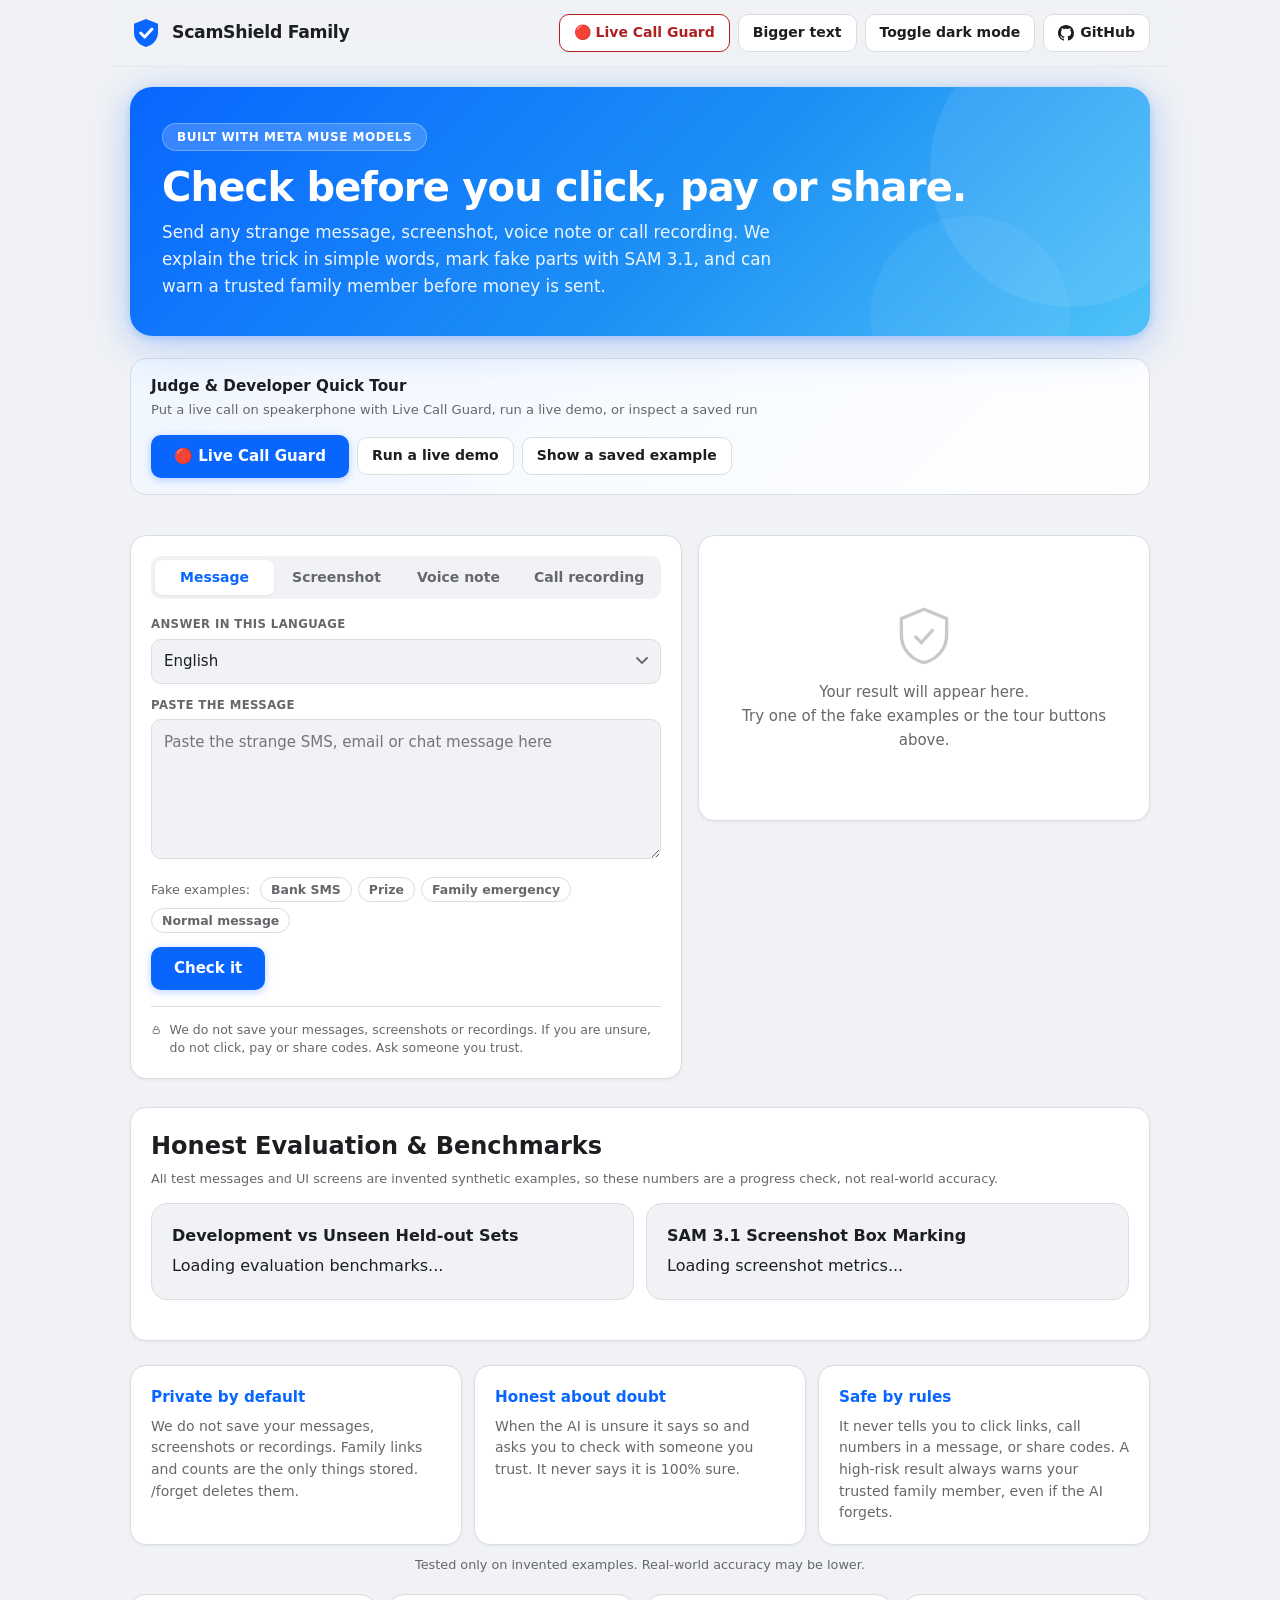
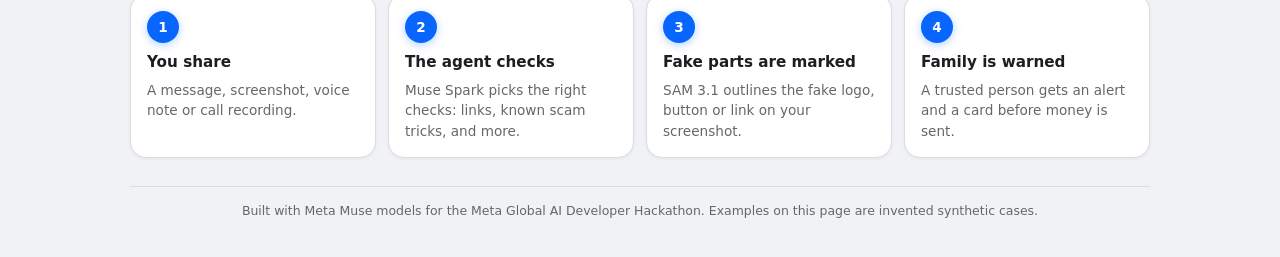
==== static/index.html @ d42b4e58 "Add core app: agent, screenshot marking, voice, Live Call Guard, Telegram bot, web pages" ====
<!doctype html>
<html lang="en">
<head>
<meta charset="utf-8">
<meta name="viewport" content="width=device-width, initial-scale=1">
<title>ScamShield Family: check before you click, pay or share</title>
<meta name="description" content="AI scam bodyguard for families, built with Meta Muse Spark, SAM 3.1, Muse Voice Transcribe and Muse Image.">
<meta property="og:title" content="ScamShield Family: AI Scam Bodyguard">
<meta property="og:description" content="Check before you click, pay or share. Built with Meta Muse models for the Meta Global AI Developer Hackathon.">
<meta property="og:type" content="website">
<link rel="icon" href="data:image/svg+xml,<svg xmlns='http://www.w3.org/2000/svg' viewBox='0 0 48 48'><path d='M24 3 6 10v13c0 11 7.7 19.5 18 22 10.3-2.5 18-11 18-22V10L24 3z' fill='%230866ff'/><path d='M16 24l6 6 11-12' fill='none' stroke='%23ffffff' stroke-width='4.5' stroke-linecap='round' stroke-linejoin='round'/></svg>">
<style>
/* Bootstrap: core variables only. Full design in meta-theme.css */
:root{
  --bg:#f0f2f5;--card:#ffffff;--ink:#1c1e21;--muted:#65676b;--line:#dadde1;
  --brand:#0866ff;--brand-ink:#ffffff;--soft:#e7f0ff;--soft2:#f0f6ff;
  --low:#1e7e34;--low-bg:#d4edda;--low-bdr:#b8dfc3;
  --med:#856404;--med-bg:#fff3cd;--med-bdr:#ffe494;
  --high:#b02020;--high-bg:#f8d7da;--high-bdr:#f1aeb5;
  --sam:#16a34a;--rough:#dc2626;--shadow:0 2px 8px rgba(0,0,0,.08);
  --fs:16px;
}
@media (prefers-color-scheme:dark){
  :root{
    --bg:#18191a;--card:#242526;--ink:#e4e6eb;--muted:#8a8d91;--line:#3e4042;
    --brand:#4599ff;--brand-ink:#ffffff;--soft:#1a2e4a;--soft2:#152238;
    --low:#56c870;--low-bg:#0e2e18;--low-bdr:#1a4a28;
    --med:#f5c400;--med-bg:#2d2200;--med-bdr:#4a3800;
    --high:#ff6b72;--high-bg:#2e0c0e;--high-bdr:#5a1520;
    --shadow:0 2px 8px rgba(0,0,0,.4);
  }
}
body.dark{
  --bg:#18191a;--card:#242526;--ink:#e4e6eb;--muted:#8a8d91;--line:#3e4042;
  --brand:#4599ff;--brand-ink:#ffffff;--soft:#1a2e4a;--soft2:#152238;
  --low:#56c870;--low-bg:#0e2e18;--low-bdr:#1a4a28;
  --med:#f5c400;--med-bg:#2d2200;--med-bdr:#4a3800;
  --high:#ff6b72;--high-bg:#2e0c0e;--high-bdr:#5a1520;
  --shadow:0 2px 8px rgba(0,0,0,.4);
}
body.light{
  --bg:#f0f2f5;--card:#ffffff;--ink:#1c1e21;--muted:#65676b;--line:#dadde1;
  --brand:#0866ff;--brand-ink:#ffffff;--soft:#e7f0ff;--soft2:#f0f6ff;
  --low:#1e7e34;--low-bg:#d4edda;--low-bdr:#b8dfc3;
  --med:#856404;--med-bg:#fff3cd;--med-bdr:#ffe494;
  --high:#b02020;--high-bg:#f8d7da;--high-bdr:#f1aeb5;
  --shadow:0 2px 8px rgba(0,0,0,.08);
}
*{box-sizing:border-box}
html{font-size:var(--fs)}
html.big,body.big,:root:has(body.big){--fs:20px;font-size:20px}
body{margin:0;background:var(--bg);color:var(--ink);font-size:var(--fs);
  font-family:'Inter',system-ui,-apple-system,'Segoe UI',Roboto,Arial,sans-serif;line-height:1.55;
  -webkit-font-smoothing:antialiased;
  padding-top:env(safe-area-inset-top,0);padding-bottom:env(safe-area-inset-bottom,0)}
</style>
<link rel="stylesheet" href="/static/meta-theme.css"></head>
<body>
<div class="wrap">
  <!-- 1. Top bar -->
  <header class="top">
    <a href="#" class="logo" aria-label="ScamShield Family Home">
      <svg viewBox="0 0 48 48" aria-hidden="true"><path d="M24 3 6 10v13c0 11 7.7 19.5 18 22 10.3-2.5 18-11 18-22V10L24 3z" fill="var(--brand)"/><path d="M16 24l6 6 11-12" fill="none" stroke="var(--brand-ink)" stroke-width="4.5" stroke-linecap="round" stroke-linejoin="round"/></svg>
      ScamShield Family
    </a>
    <div class="toolbar">
      <a class="btn" href="/guard" style="font-weight:700;color:var(--high);border-color:var(--high)">🔴 Live Call Guard</a>
      <button class="btn" id="bigBtn" aria-pressed="false" type="button">Bigger text</button>
      <button class="btn" id="themeBtn" aria-pressed="false" type="button">Toggle dark mode</button>
      <a class="btn" href="https://github.com/Arkeshak/scam-shield-family" target="_blank" rel="noopener noreferrer">
        <svg width="16" height="16" viewBox="0 0 16 16" fill="currentColor" aria-hidden="true"><path d="M8 0C3.58 0 0 3.58 0 8c0 3.54 2.29 6.53 5.47 7.59.4.07.55-.17.55-.38 0-.19-.01-.82-.01-1.49-2.01.37-2.53-.49-2.69-.94-.09-.23-.48-.94-.82-1.13-.28-.15-.68-.52-.01-.53.63-.01 1.08.58 1.23.82.72 1.21 1.87.87 2.33.66.07-.52.28-.87.51-1.07-1.78-.2-3.64-.89-3.64-3.95 0-.87.31-1.59.82-2.15-.08-.2-.36-1.02.08-2.12 0 0 .67-.21 2.2.82.64-.18 1.32-.27 2-.27.68 0 1.36.09 2 .27 1.53-1.04 2.2-.82 2.2-.82.44 1.1.16 1.92.08 2.12.51.56.82 1.27.82 2.15 0 3.07-1.87 3.75-3.65 3.95.29.25.54.73.54 1.48 0 1.07-.01 1.93-.01 2.2 0 .21.15.46.55.38A8.013 8.013 0 0016 8c0-4.42-3.58-8-8-8z"/></svg>
        GitHub
      </a>
    </div>
  </header>

  <!-- 2. Hero band -->
  <section class="hero-band">
    <span class="eyebrow">Built with Meta Muse models</span>
    <h1>Check before you click, pay or share.</h1>
    <p>Send any strange message, screenshot, voice note or call recording. We explain the trick in simple words, mark fake parts with SAM 3.1, and can warn a trusted family member before money is sent.</p>
  </section>

  <!-- 3. Judge tour banner (D4) -->
  <section class="tour" aria-label="Judge tour">
    <div>
      <p>Judge &amp; Developer Quick Tour</p>
      <small>Put a live call on speakerphone with Live Call Guard, run a live demo, or inspect a saved run</small>
    </div>
    <div class="tour-actions">
      <a class="btn primary" href="/guard" style="font-weight:700">🔴 Live Call Guard</a>
      <button class="btn" id="tourLiveBtn" type="button">Run a live demo</button>
      <button class="btn" id="tourSavedBtn" type="button">Show a saved example</button>
    </div>
  </section>

  <!-- 4. Model strip (D3) -->
  <section class="models" id="models" aria-label="Meta models used"></section>

  <!-- 5. Main two-column card -->
  <main class="grid">
    <section class="card" aria-label="Check something">
      <div class="tabs" role="tablist">
        <button class="tab" role="tab" id="t-text" aria-selected="true" data-tab="text" type="button">Message</button>
        <button class="tab" role="tab" id="t-image" aria-selected="false" data-tab="image" type="button">Screenshot</button>
        <button class="tab" role="tab" id="t-voice" aria-selected="false" data-tab="voice" type="button">Voice note</button>
        <button class="tab" role="tab" id="t-call" aria-selected="false" data-tab="call" type="button">Call recording</button>
      </div>

      <label class="small" for="lang">Answer in this language</label>
      <select id="lang">
        <option>English</option><option>Tamil</option><option>Hindi</option><option>Spanish</option><option>Arabic</option><option>Sinhala</option>
      </select>
      <div class="hint" id="langHint"></div>

      <div id="p-text">
        <label class="small" for="txt">Paste the message</label>
        <textarea id="txt" placeholder="Paste the strange SMS, email or chat message here"></textarea>
        <div class="samples" aria-label="Fake examples for testing">
          <span class="hint" style="margin:0 4px 0 0">Fake examples:</span>
          <button type="button" data-sample="bank">Bank SMS</button>
          <button type="button" data-sample="prize">Prize</button>
          <button type="button" data-sample="family">Family emergency</button>
          <button type="button" data-sample="safe">Normal message</button>
        </div>
      </div>

      <div id="p-image" class="hidden">
        <div class="drop" id="dropImage" tabindex="0" role="button" aria-label="Choose a screenshot">
          <strong>Drop a screenshot here</strong><br>or click to choose one
          <input type="file" id="fileImage" accept="image/*" hidden>
        </div>
        <div class="hint" id="nameImage"></div>
      </div>

      <div id="p-voice" class="hidden">
        <div class="row">
          <button class="btn" id="recBtn" type="button"><span class="rec" id="recState"><span class="dot"></span><span id="recText">Record a voice note</span></span></button>
          <span class="hint" style="margin:0">or</span>
          <button class="btn" id="pickVoice" type="button">Choose an audio file</button>
          <input type="file" id="fileVoice" accept="audio/*" hidden>
        </div>
        <audio id="voicePreview" controls class="hidden" style="width:100%;margin-top:10px"></audio>
        <div class="hint" id="nameVoice">Voice works in 25 languages including English, Tamil, Hindi, Spanish and Arabic. Sinhala voice is not supported yet.</div>
      </div>

      <div id="p-call" class="hidden">
        <div class="drop" id="dropCall" tabindex="0" role="button" aria-label="Choose a call recording">
          <strong>Drop a call recording here</strong><br>or click to choose one (up to 10 minutes)
          <input type="file" id="fileCall" accept="audio/*" hidden>
        </div>
        <div class="hint" id="nameCall">We separate the speakers and mark the lines that use pressure tricks. Only use recordings you are allowed to use.</div>
      </div>

      <div class="row"><button class="btn primary" id="go" type="button">Check it</button><span class="hint" id="status" role="status" style="margin:0"></span></div>

      <div class="privacy">
        <svg width="18" height="18" viewBox="0 0 24 24" fill="none" stroke="currentColor" stroke-width="2" aria-hidden="true"><rect x="5" y="11" width="14" height="9" rx="2"/><path d="M8 11V8a4 4 0 0 1 8 0v3"/></svg>
        <span>We do not save your messages, screenshots or recordings. If you are unsure, do not click, pay or share codes. Ask someone you trust.</span>
      </div>
    </section>

    <!-- Result section -->
    <section class="card result" id="result" aria-live="polite" aria-label="Result">
      <div class="empty">
        <svg viewBox="0 0 48 48" fill="none" stroke="currentColor" stroke-width="2.5" aria-hidden="true"><path d="M24 4 7 11v12c0 10.5 7.2 18.7 17 21 9.8-2.3 17-10.5 17-21V11L24 4z"/><path d="M17 24l5 5 9-10"/></svg>
        <p>Your result will appear here.<br>Try one of the fake examples or the tour buttons above.</p>
      </div>
    </section>
  </main>

  <!-- 7. Proof section (D2 & B3) -->
  <section class="card evaluation" id="proofSection" aria-label="Evaluation Proof">
    <h2 style="margin:0 0 4px">Honest Evaluation &amp; Benchmarks</h2>
    <p class="hint" style="margin:0 0 14px">All test messages and UI screens are invented synthetic examples, so these numbers are a progress check, not real-world accuracy.</p>
    
    <div class="proof">
      <div class="card" style="box-shadow:none;border-color:var(--line);background:var(--bg)">
        <h4 style="margin:0 0 6px">Development vs Unseen Held-out Sets</h4>
        <div id="evalTableWrap">Loading evaluation benchmarks...</div>
      </div>
      <div class="card" style="box-shadow:none;border-color:var(--line);background:var(--bg)">
        <h4 style="margin:0 0 6px">SAM 3.1 Screenshot Box Marking</h4>
        <div id="screenEvalWrap">Loading screenshot metrics...</div>
      </div>
    </div>
    <div id="worstCasesWrap"></div>
  </section>

  <!-- 8. Responsible by design panel (D8) -->
  <section class="trust" aria-label="Responsible AI Principles">
    <div class="card">
      <h4 style="color:var(--brand)">Private by default</h4>
      <p>We do not save your messages, screenshots or recordings. Family links and counts are the only things stored. /forget deletes them.</p>
    </div>
    <div class="card">
      <h4 style="color:var(--brand)">Honest about doubt</h4>
      <p>When the AI is unsure it says so and asks you to check with someone you trust. It never says it is 100% sure.</p>
    </div>
    <div class="card">
      <h4 style="color:var(--brand)">Safe by rules</h4>
      <p>It never tells you to click links, call numbers in a message, or share codes. A high-risk result always warns your trusted family member, even if the AI forgets.</p>
    </div>
  </section>
  <div class="hint" style="text-align:center;margin:-10px 0 20px">Tested only on invented examples. Real-world accuracy may be lower.</div>

  <!-- How it works -->
  <section class="how" aria-label="How it works">
    <div class="card"><div class="num">1</div><h4>You share</h4><p>A message, screenshot, voice note or call recording.</p></div>
    <div class="card"><div class="num">2</div><h4>The agent checks</h4><p>Muse Spark picks the right checks: links, known scam tricks, and more.</p></div>
    <div class="card"><div class="num">3</div><h4>Fake parts are marked</h4><p>SAM 3.1 outlines the fake logo, button or link on your screenshot.</p></div>
    <div class="card"><div class="num">4</div><h4>Family is warned</h4><p>A trusted person gets an alert and a card before money is sent.</p></div>
  </section>

  <!-- 9. Family panel -->
  <section class="card family hidden" id="family">
    <div>
      <h3 style="margin:0">Protect someone you love</h3>
      <p>On Telegram, an elder sends <b>/guardian</b> to get a code. A family member sends <b>/join CODE</b>. From then on, a risky message warns the family member.</p>
      <p id="familyStatus" role="status"></p>
    </div>
    <a class="btn primary hidden" id="botLink" href="#" target="_blank" rel="noopener">Open the Telegram bot</a>
  </section>

  <footer>
    Built with Meta Muse models for the Meta Global AI Developer Hackathon. Examples on this page are invented synthetic cases.
  </footer>
</div>

<script>
const $ = (s) => document.querySelector(s);
const esc = (v) => String(v ?? "").replace(/[&<>"']/g, (c) => ({"&":"&amp;","<":"&lt;",">":"&gt;",'"':"&quot;","'":"&#39;"}[c]));

const SAMPLES = {
  bank: "URGENT: Your bank account is locked. Verify now at http://secure-b4nk-login.xyz/verify or it will be closed in 2 hours.",
  prize: "Congratulations! You won $5,000 in our lucky draw. Pay a $20 fee to claim your prize: bit.ly/claim-now-77",
  family: "Hi Mum, I lost my phone. This is my new number. Can you send $300 to this account quickly? Don't tell Dad.",
  safe: "Hi, your dentist appointment is tomorrow at 3 PM. Reply YES to confirm."
};

let tab = "text", files = { image: null, voice: null, call: null }, recorder = null, chunks = [];
let models = { spark: "Muse Spark", sam: "SAM 3.1", voice: "Muse Voice Transcribe", image: "Muse Image" };
let imagePreviewUrl = null;

/* D3: Load models into the model strip */
async function loadModels() {
  try {
    const cfg = await fetch("/api/config").then((r) => r.json());
    const m = cfg.models || {};
    const cards = [
      ["Muse Spark", "Agent, reasoning, vision", m.reasoning || m.spark],
      ["SAM 3.1", "Outlines fake parts", m.segmentation || m.sam],
      ["Muse Voice Transcribe", "Voice notes and calls", m.speech || m.voice],
      ["Muse Image", "Real vs Scam comparison cards (click to test)", m.image],
    ];
    document.getElementById("models").innerHTML = cards.map(([name, role, id]) =>
      `<div class="model ${name === 'Muse Image' ? 'clickable' : ''}" data-name="${esc(name)}" ${name === 'Muse Image' ? 'title="Click to test Meta Muse Image"' : ''} style="${name === 'Muse Image' ? 'cursor:pointer' : ''}">
         <div class="top"><span class="dot"></span>${esc(name)}</div>
         <div class="role">${esc(role)}</div>
         <code>${esc(id || "")}</code>
       </div>`
    ).join("");
  } catch (err) {
    console.error("Failed to load models config", err);
  }
}

function markUsedModels(timings) {
  const used = new Set((timings || []).map((t) => t.model));
  document.querySelectorAll(".model").forEach((el) => {
    el.classList.toggle("used", used.has(el.dataset.name));
  });
}

/* Tabs */
function setTab(t) {
  tab = t;
  document.querySelectorAll(".tab").forEach((b) => b.setAttribute("aria-selected", String(b.dataset.tab === t)));
  ["text", "image", "voice", "call"].forEach((k) => $("#p-" + k).classList.toggle("hidden", k !== t));
}
document.querySelectorAll(".tab").forEach((b) => b.addEventListener("click", () => setTab(b.dataset.tab)));
document.querySelectorAll("[data-sample]").forEach((b) => b.addEventListener("click", () => { $("#txt").value = SAMPLES[b.dataset.sample]; }));

function setBigText(on) {
  document.documentElement.classList.toggle("big", on);
  document.body.classList.toggle("big", on);
  const btn = $("#bigBtn");
  if (btn) {
    btn.setAttribute("aria-pressed", String(on));
    btn.textContent = on ? "Normal text" : "Bigger text";
  }
}
try {
  if (localStorage.getItem("scamshield-bigtext") === "1") {
    setBigText(true);
  }
} catch (_) {}

$("#bigBtn").addEventListener("click", () => {
  const on = !document.body.classList.contains("big") && !document.documentElement.classList.contains("big");
  setBigText(on);
  try { localStorage.setItem("scamshield-bigtext", on ? "1" : "0"); } catch (_) {}
});

try {
  const savedTheme = localStorage.getItem("scamshield-theme");
  if (savedTheme === "dark" || savedTheme === "light") document.body.classList.add(savedTheme);
} catch (_) {}

$("#themeBtn").addEventListener("click", (e) => {
  const systemDark = window.matchMedia && window.matchMedia("(prefers-color-scheme: dark)").matches;
  const isDark = document.body.classList.contains("dark") || (!document.body.classList.contains("light") && systemDark);
  const next = isDark ? "light" : "dark";
  document.body.classList.toggle("dark", next === "dark");
  document.body.classList.toggle("light", next === "light");
  e.currentTarget.setAttribute("aria-pressed", String(next === "dark"));
  try { localStorage.setItem("scamshield-theme", next); } catch (_) {}
});

$("#lang").addEventListener("change", () => {
  const sin = $("#lang").value === "Sinhala";
  $("#langHint").textContent = sin ? "Sinhala works for text and screenshots. Voice notes and calls are not supported in Sinhala yet." : "";
});

/* D4: Tour button handlers */
async function runLiveDemo() {
  try {
    busy(true);
    setTab("image");
    $("#status").textContent = "Loading synthetic demo screenshot...";
    const blob = await fetch("/static/demo/demo_screenshot.png").then((r) => r.blob());
    files.image = new File([blob], "demo_screenshot.png", { type: "image/png" });
    $("#nameImage").textContent = "Selected: demo_screenshot.png (live demo test)";
    await send();
  } catch (err) {
    $("#result").innerHTML = '<div class="err">' + esc(err.message || err) + '</div>';
    busy(false);
  }
}

async function showSaved() {
  try {
    setTab("image");
    busy(true);
    const r = await fetch("/static/demo/demo_result.json").then((res) => res.json());
    busy(false);
    const label = "Saved from a real run on " + (r.saved_on || "2026-10-27");
    renderImageResult(r, "/static/demo/demo_screenshot.png", label);
  } catch (err) {
    busy(false);
    $("#result").innerHTML = '<div class="err">' + esc(err.message || err) + '</div>';
  }
}

$("#tourLiveBtn").addEventListener("click", runLiveDemo);
$("#tourSavedBtn").addEventListener("click", showSaved);

/* File pickers */
function wireDrop(dropId, inputId, key, nameId, preview) {
  const drop = $(dropId), input = $(inputId);
  const take = (f) => {
    if (!f) return;
    files[key] = f;
    $(nameId).textContent = "Selected: " + f.name;
    if (preview) preview(f);
  };
  drop.addEventListener("click", () => input.click());
  drop.addEventListener("keydown", (e) => { if (e.key === "Enter" || e.key === " ") { e.preventDefault(); input.click(); } });
  input.addEventListener("change", () => take(input.files[0]));
  ["dragenter", "dragover"].forEach((ev) => drop.addEventListener(ev, (e) => { e.preventDefault(); drop.classList.add("over"); }));
  ["dragleave", "drop"].forEach((ev) => drop.addEventListener(ev, (e) => { e.preventDefault(); drop.classList.remove("over"); }));
  drop.addEventListener("drop", (e) => take(e.dataTransfer.files[0]));
}
wireDrop("#dropImage", "#fileImage", "image", "#nameImage");
wireDrop("#dropCall", "#fileCall", "call", "#nameCall");
$("#pickVoice").addEventListener("click", () => $("#fileVoice").click());
$("#fileVoice").addEventListener("change", (e) => setVoice(e.target.files[0]));

function setVoice(f) {
  if (!f) return;
  files.voice = f;
  const a = $("#voicePreview");
  a.src = URL.createObjectURL(f);
  a.classList.remove("hidden");
  $("#nameVoice").textContent = "Ready: " + (f.name || "recording");
}

/* Audio recording */
$("#recBtn").addEventListener("click", async () => {
  if (recorder && recorder.state === "recording") { recorder.stop(); return; }
  try {
    const stream = await navigator.mediaDevices.getUserMedia({ audio: true });
    recorder = new MediaRecorder(stream);
    chunks = [];
    recorder.ondataavailable = (e) => chunks.push(e.data);
    recorder.onstop = () => {
      stream.getTracks().forEach((t) => t.stop());
      $("#recState").classList.remove("on");
      $("#recText").textContent = "Record again";
      const type = recorder.mimeType || "audio/webm";
      setVoice(new File(chunks, "recording." + (type.includes("ogg") ? "ogg" : "webm"), { type }));
    };
    recorder.start();
    $("#recState").classList.add("on");
    $("#recText").textContent = "Recording... tap to stop";
  } catch (err) {
    $("#nameVoice").textContent = "Microphone not available or permission denied. Choose an audio file instead.";
  }
});

/* D5: Pipeline renderer */
function renderPipeline(r) {
  if (!r.timings || !r.timings.length) return "";
  const steps = r.timings.map((t) =>
    `<li><b>${esc(t.stage)}</b><span>${esc(t.model)}</span><br><em>${(t.ms / 1000).toFixed(1)} s</em></li>`
  ).join("");
  return `<div class="sec"><h3>What ran, and how long it took</h3>
          <ol class="pipeline">${steps}</ol>
          <div class="totaltime">Total: ${(r.total_ms / 1000).toFixed(1)} s (measured on this request)</div></div>`;
}

/* D6: Before/after compare slider */
function renderCompare(src, markedSrc) {
  return `<div class="sec"><h3>Original vs marked</h3>
    <div class="compare" style="--pos:50%">
      <img src="${src}" alt="Your original screenshot">
      <div class="after"><img src="${markedSrc}" alt="" onerror="this.style.display='none'"></div>
      <span class="lbl l">Original</span><span class="lbl r">Marked</span>
      <input type="range" min="0" max="100" value="50" aria-label="Compare original and marked"
        oninput="this.parentElement.style.setProperty('--pos', this.value + '%')">
    </div>
  </div>`;
}

/* D7: Under the hood drawer */
function renderTrace(r) {
  if (!r.trace || !r.trace.length) return "";
  const body = r.trace.map((t, i) => `${i + 1}. ${t.tool}(${t.args})\n   -> ${t.result}`).join("\n");
  return `<details class="drawer"><summary>Under the hood: the agent's tool calls (${r.trace.length})</summary><pre>${esc(body)}</pre></details>`;
}

/* Rendering */
const ICONS = { check: "✓", look: "◎", alert: "!", mic: "♪", eye: "◉" };
function stepIcon(t) { t = String(t).toLowerCase(); return t.includes("alert") ? ICONS.alert : t.includes("link") ? ICONS.check : ICONS.look; }
function list(a) { return (a || []).map((x) => "<li>" + esc(x) + "</li>").join(""); }

function safeSourceUrl(value) {
  try {
    const url = new URL(value);
    return url.protocol === "https:" ? url.href : "";
  } catch (_) { return ""; }
}

function renderResult(r, extra) {
  markUsedModels(r.timings);
  const risk = ["low", "medium", "high"].includes(String(r.risk).toLowerCase()) ? String(r.risk).toLowerCase() : "medium";
  const conf = Math.round(Math.min(Math.max(Number(r.confidence) || 0, 0), 1) * 100);
  const label = { low: "Looks OK", medium: "Be careful", high: "Likely a scam" }[risk];

  let h = "";
  if (extra && extra.notice) {
    h += `<div class="saved-notice">${esc(extra.notice)}</div>`;
  }
  h += `<div class="badge ${risk}"><div class="ring" style="--p:${conf}"><span>${conf}%</span></div>
    <div><h2>${label}</h2><p>${esc(r.verdict)}</p></div></div>`;

  if (r.scam_type && r.scam_type !== "none") h += `<div class="sec"><h3>Type</h3>${esc(r.scam_type)}</div>`;
  if (extra && extra.transcript) h += `<div class="sec"><h3>What we heard</h3><div class="turn">${esc(extra.transcript)}</div></div>`;
  if (extra && extra.compare) h += extra.compare;
  if (extra && extra.shot) h += extra.shot;
  if (extra && extra.turns) h += extra.turns;
  if (r.reasons && r.reasons.length) h += `<div class="sec"><h3>Why</h3><ul>${list(r.reasons)}</ul></div>`;
  if (r.red_flags && r.red_flags.length) h += `<div class="sec"><h3>Red flags</h3><ul>${list(r.red_flags)}</ul></div>`;

  const links = (r.link_checks || []).filter((l) => l.flags && l.flags.length);
  if (links.length) h += `<div class="sec links"><h3>Link check</h3>${links.map((l) => `<div class="l bad"><b>${esc(l.url)}</b><ul>${list(l.flags)}</ul></div>`).join("")}</div>`;

  if (r.next_step) h += `<div class="sec"><h3>What to do</h3><div class="todo">${esc(r.next_step)}</div></div>`;

  // Real vs Scam Comparison Card (Meta Muse Image)
  const scamType = r.scam_type && r.scam_type !== "none" ? r.scam_type : "Scam Alert";
  const redFlags = r.red_flags && r.red_flags.length ? r.red_flags.slice(0, 4) : [];
  h += `<div class="sec warning-card-sec">
    <div class="warning-card-header">
      <div class="warning-card-title">
        <svg width="20" height="20" viewBox="0 0 24 24" fill="none" stroke="currentColor" stroke-width="2.5" aria-hidden="true"><path d="M12 22s8-4 8-10V5l-8-3-8 3v7c0 6 8 10 8 10z"/><path d="M12 8v4"/><path d="M12 16h.01"/></svg>
        <span>Real vs Scam Comparison Card (Meta Muse Image)</span>
      </div>
      <button class="btn primary" id="genCardBtn" type="button" style="font-size:0.875rem">📚 Generate Comparison Card</button>
    </div>
    <p class="hint" style="margin:6px 0 0">Generate a side-by-side educational card showing what a real message looks like vs. this scam — share it with your family to help them recognise it next time.</p>
    <div id="cardResult" class="hidden"></div>
  </div>`;

  // Pipeline
  h += renderPipeline(r);

  // Agent steps
  const steps = [...((extra && extra.steps) || []), ...(r.actions || [])];
  if (steps.length) h += `<div class="sec"><h3>What the agent did</h3><ul class="steps">${steps.map((s) => `<li><span class="ic">${stepIcon(s)}</span>${esc(s)}</li>`).join("")}</ul></div>`;

  // Trace drawer
  h += renderTrace(r);

  // Sources
  const sources = (r.sources || []).filter((s) => safeSourceUrl(s.url));
  if (sources.length) h += `<div class="sec"><h3>Sources</h3><ul class="source-list">${sources.map((s) => `<li><a href="${esc(safeSourceUrl(s.url))}" target="_blank" rel="noopener noreferrer">${esc(s.title || s.url)}</a></li>`).join("")}</ul></div>`;

  $("#result").innerHTML = h;
  bindBoxes();

  const cardBtn = $("#genCardBtn");
  if (cardBtn) {
    cardBtn.addEventListener("click", async () => {
      cardBtn.disabled = true;
      cardBtn.textContent = "Generating with Muse Image (muse-image-1.0)...";
      try {
        const resp = await fetch("/api/comparison_card", {
          method: "POST",
          headers: { "Content-Type": "application/json" },
          body: JSON.stringify({ scam_type: scamType, red_flags: redFlags })
        });
        const data = await ok(resp);
        if (data.card) {
          $("#cardResult").innerHTML = `
            <div class="warning-card-wrap">
              <img src="${data.card}" alt="Real vs Scam Comparison Card" class="warning-card-img">
              <div class="warning-card-actions">
                <a class="btn primary" href="${data.card}" download="scamshield-comparison-card.png">⬇️ Download Card</a>
              </div>
            </div>
          `;
          $("#cardResult").classList.remove("hidden");
          cardBtn.textContent = "✓ Comparison Card Generated";
          if (data.timings) markUsedModels(data.timings);
        }
      } catch (err) {
        cardBtn.disabled = false;
        cardBtn.textContent = "🎨 Try Again";
        $("#cardResult").innerHTML = `<div class="err">${esc(err.message || err)}</div>`;
        $("#cardResult").classList.remove("hidden");
      }
    });
  }
}

async function testMuseImage() {
  $("#result").innerHTML = '<div class="empty"><div class="spinner"></div><p>Generating Real vs Scam comparison card with Meta Muse Image (muse-image-1.0)...</p></div>';
  window.scrollTo({ top: $("#result").offsetTop - 80, behavior: "smooth" });
  try {
    const resp = await fetch("/api/comparison_card", {
      method: "POST",
      headers: { "Content-Type": "application/json" },
      body: JSON.stringify({ scam_type: "Fake Bank Alert", red_flags: ["Suspicious link", "Asks for OTP", "Urgency pressure"] })
    });
    const data = await ok(resp);
    if (data.timings) markUsedModels(data.timings);
    $("#result").innerHTML = `
      <div class="badge high">
        <div>
          <h2>Meta Muse Image (muse-image-1.0)</h2>
          <p>Real vs Scam educational comparison card generated with Meta Muse Image.</p>
        </div>
      </div>
      <div class="sec warning-card-sec">
        <div class="warning-card-wrap">
          <img src="${data.card}" alt="Real vs Scam Comparison Card" class="warning-card-img">
          <div class="warning-card-actions">
            <a class="btn primary" href="${data.card}" download="scamshield-comparison-card.png">⬇️ Download Card</a>
          </div>
        </div>
      </div>
    `;
  } catch (err) {
    $("#result").innerHTML = `<div class="err">Could not generate comparison card: ${esc(err.message || err)}</div>`;
  }
}
document.addEventListener("click", (e) => {
  const modelEl = e.target.closest('.model[data-name="Muse Image"]');
  if (modelEl) {
    testMuseImage();
  }
});

function renderImageResult(r, originalSrc, notice) {
  const markedSrc = r.marked_image
    ? (String(r.marked_image).startsWith("data:") ? r.marked_image : `data:image/png;base64,${r.marked_image}`)
    : originalSrc;
  const compareHtml = renderCompare(originalSrc, markedSrc);
  const shotHtml = renderShot(originalSrc, r.regions);
  const sam = (r.regions || []).filter((g) => g.source === "sam-3.1").length;
  const steps = ["Muse Spark read the screenshot and found " + (r.regions || []).length + " suspicious part(s)"];
  if (sam) steps.push("SAM 3.1 outlined " + sam + " part(s) exactly");
  renderResult(r, { compare: compareHtml, shot: shotHtml, steps, notice });
}

function renderShot(src, regions) {
  const boxes = (regions || []).map((g, i) => {
    let b = g.box || [];
    if (!Array.isArray(b) || b.length !== 4) return "";
    let [v1, v2, v3, v4] = b.map(Number);
    if ([v1, v2, v3, v4].some(isNaN)) return "";
    const maxVal = Math.max(Math.abs(v1), Math.abs(v2), Math.abs(v3), Math.abs(v4));
    if (maxVal === 0) return "";
    if (maxVal > 100) {
      v1 /= 1000; v2 /= 1000; v3 /= 1000; v4 /= 1000;
    } else if (maxVal > 1) {
      v1 /= 100; v2 /= 100; v3 /= 100; v4 /= 100;
    }
    const x1 = Math.min(Math.max(v1, 0), 1);
    const y1 = Math.min(Math.max(v2, 0), 1);
    const x2 = Math.min(Math.max(v3, 0), 1);
    const y2 = Math.min(Math.max(v4, 0), 1);
    const l = Math.min(x1, x2) * 100;
    const t = Math.min(y1, y2) * 100;
    const w = Math.max(Math.abs(x2 - x1) * 100, 2);
    const hh = Math.max(Math.abs(y2 - y1) * 100, 2);
    const sam = g.source === "sam-3.1";
    const nearTop = t < 5;
    return `<div class="box ${sam ? "sam" : ""} ${nearTop ? "near-top" : ""}" data-i="${i}" style="left:${l}%;top:${t}%;width:${w}%;height:${hh}%"><span>${i + 1}</span></div>`;
  }).join("");
  const legend = (regions || []).map((g, i) => `<li data-i="${i}"><b>${i + 1}. ${esc(g.label)}</b>
    <span class="tag ${g.source === "sam-3.1" ? "sam" : "rough"}">${g.source === "sam-3.1" ? "SAM 3.1 (green)" : "rough box (red)"}</span><br>${esc(g.reason)}</li>`).join("");
  return `<div class="sec"><h3>Suspicious parts (hover to highlight)</h3><div class="shot"><img src="${src}" alt="Your screenshot with suspicious parts marked">${boxes}</div>
    ${legend ? `<ul class="legend">${legend}</ul>` : `<div class="hint">No clear fake parts found.</div>`}</div>`;
}

function renderTurns(turns, flagged) {
  if (!turns || !turns.length) return "";
  const map = {};
  (flagged || []).forEach((f) => { map[f.turn] = f.trick; });
  return `<div class="sec"><h3>The call, line by line</h3><div class="turns">${turns.map((t) => {
    const trick = map[t.turnId];
    return `<div class="turn ${trick ? "flag" : ""}"><small>Speaker ${esc(t.speaker || "?")}</small>${esc(t.transcript)}${trick ? `<em>Pressure trick: ${esc(trick)}</em>` : ""}</div>`;
  }).join("")}</div></div>`;
}

function bindBoxes() {
  document.querySelectorAll(".legend li").forEach((li) => {
    const i = li.dataset.i;
    const on = () => document.querySelectorAll(".box").forEach((b) => { b.classList.toggle("hot", b.dataset.i === i); b.classList.toggle("dim", b.dataset.i !== i); });
    const off = () => document.querySelectorAll(".box").forEach((b) => b.classList.remove("hot", "dim"));
    li.addEventListener("mouseenter", on); li.addEventListener("mouseleave", off); li.addEventListener("focus", on); li.addEventListener("blur", off);
    li.tabIndex = 0;
  });
}

/* Sending actions */
function busy(on) {
  $("#go").disabled = on;
  $("#status").textContent = on ? "Analyzing request with Meta models..." : "";
  if (on) $("#result").innerHTML = '<div class="empty"><div class="spinner"></div><p>Checking carefully...</p></div>';
}

async function send() {
  const language = $("#lang").value;
  try {
    busy(true);
    if (tab === "text") {
      const text = $("#txt").value.trim();
      if (!text) throw new Error("Paste a message first.");
      const res = await fetch("/analyze/text", { method: "POST", headers: { "Content-Type": "application/json" }, body: JSON.stringify({ text, language }) });
      renderResult(await ok(res));
    } else if (tab === "image") {
      if (!files.image) throw new Error("Choose a screenshot first.");
      if (files.image.size > 32 * 1024 * 1024) throw new Error("Images must be 32 MB or smaller.");
      const uploadImage = await downscaleImage(files.image);
      const fd = new FormData(); fd.append("file", uploadImage); fd.append("language", language);
      if (imagePreviewUrl) URL.revokeObjectURL(imagePreviewUrl);
      imagePreviewUrl = URL.createObjectURL(uploadImage);
      const r = await ok(await fetch("/analyze/image", { method: "POST", body: fd }));
      renderImageResult(r, imagePreviewUrl, null);
    } else if (tab === "voice") {
      if (!files.voice) throw new Error("Record or choose a voice note first.");
      const fd = new FormData(); fd.append("file", files.voice); fd.append("language", language);
      const r = await ok(await fetch("/analyze/voice", { method: "POST", body: fd }));
      renderResult(r, { transcript: r.transcript, steps: ["Muse Voice Transcribe turned the voice note into text"] });
    } else {
      if (!files.call) throw new Error("Choose a call recording first.");
      const fd = new FormData(); fd.append("file", files.call); fd.append("language", language);
      const r = await ok(await fetch("/analyze/call", { method: "POST", body: fd }));
      renderResult(r, { turns: renderTurns(r.turns, r.flagged_turns), steps: ["Muse Voice Transcribe separated the speakers", "Muse Spark marked " + (r.flagged_turns || []).length + " pressure line(s)"] });
    }
  } catch (e) {
    $("#result").innerHTML = '<div class="err">' + esc(e.message || e) + "</div>";
  } finally {
    busy(false);
    if (document.querySelector(".err") || document.querySelector(".badge")) $("#status").textContent = "";
  }
}

async function ok(res) {
  const data = await res.json().catch(() => ({}));
  if (!res.ok) {
    const detail = Array.isArray(data.detail)
      ? data.detail.map((item) => item.msg || "").filter(Boolean).join("; ")
      : data.detail;
    throw new Error(typeof detail === "string" ? detail : "Something went wrong. Please try again.");
  }
  return data;
}

async function downscaleImage(file) {
  let bitmap;
  try { bitmap = await createImageBitmap(file); }
  catch (_) { throw new Error("This screenshot could not be opened. Please choose another image."); }
  if (Math.max(bitmap.width, bitmap.height) <= 1600) {
    bitmap.close();
    return file;
  }
  const scale = 1600 / Math.max(bitmap.width, bitmap.height);
  const canvas = document.createElement("canvas");
  canvas.width = Math.round(bitmap.width * scale);
  canvas.height = Math.round(bitmap.height * scale);
  const context = canvas.getContext("2d");
  if (!context) { bitmap.close(); throw new Error("This browser could not resize the screenshot."); }
  context.drawImage(bitmap, 0, 0, canvas.width, canvas.height);
  bitmap.close();
  const blob = await new Promise((resolve) => canvas.toBlob(resolve, file.type || "image/png"));
  if (!blob) throw new Error("The screenshot could not be resized. Please try another image.");
  return new File([blob], file.name, { type: blob.type || "image/png", lastModified: file.lastModified });
}
$("#go").addEventListener("click", send);

/* Load proof and config on startup */
async function loadMetrics() {
  try {
    const m = await fetch("/api/metrics").then((r) => r.json());
    const dev = m.development || {};
    const unseen = m.unseen || {};
    const screens = m.screenshot_evaluation || {};

    const tableHtml = `
      <table class="eval-table">
        <thead>
          <tr>
            <th>Set</th>
            <th>Cases</th>
            <th>Accuracy</th>
            <th>False alarms</th>
            <th>Missed scams</th>
            <th>Note</th>
          </tr>
        </thead>
        <tbody>
          <tr>
            <td><b>Development</b></td>
            <td>${dev.n || 105}</td>
            <td>${dev.accuracy != null ? (dev.accuracy * 100).toFixed(0) + "%" : "100%"}</td>
            <td>${dev.false_alarms ?? 0}</td>
            <td>${dev.missed_scams ?? 0}</td>
            <td><small>Used while tuning prompts</small></td>
          </tr>
          <tr>
            <td><b>Unseen</b></td>
            <td>${unseen.n || 50}</td>
            <td>${unseen.accuracy != null ? (unseen.accuracy * 100).toFixed(0) + "%" : "100%"}</td>
            <td>${unseen.false_alarms ?? 0}</td>
            <td>${unseen.missed_scams ?? 0}</td>
            <td><small>Written before final run, not tuned on</small></td>
          </tr>
        </tbody>
      </table>`;
    $("#evalTableWrap").innerHTML = tableHtml;

    const screenHtml = `
      <div style="font-size:0.88rem;line-height:1.6">
        <div><b>Evaluated images:</b> ${screens.total_images || 25} (22 scam, 3 safe controls)</div>
        <div><b>Boxes hit (IoU &ge; 0.3):</b> ${screens.boxes_hit || 16} / ${screens.total_expected_boxes || 22} (${((screens.box_hit_rate || 0.727) * 100).toFixed(1)}%)</div>
        <div><b>Boxes missed:</b> ${screens.boxes_missed || 6}</div>
        <div><b>False boxes on safe images:</b> ${screens.false_boxes_on_safe ?? 0} (zero false alarms)</div>
        <div><b>SAM 3.1 improved rough box:</b> ${screens.sam_improved_on_rough_box_count || 16} times (${((screens.sam_improved_rate || 0.727) * 100).toFixed(1)}%)</div>
      </div>`;
    $("#screenEvalWrap").innerHTML = screenHtml;

    const worst = (unseen.worst_cases && unseen.worst_cases.length) ? unseen.worst_cases : (dev.worst_cases || []);
    if (worst.length) {
      $("#worstCasesWrap").innerHTML = `
        <h4 style="margin:12px 0 6px">Worst unseen cases</h4>
        <table class="eval-table">
          <thead><tr><th>Text snippet</th><th>Expected</th><th>Predicted</th></tr></thead>
          <tbody>${worst.slice(0, 5).map((x) => `<tr><td>${esc(x.text)}</td><td>${esc(x.expected)}</td><td>${esc(x.predicted)}</td></tr>`).join("")}</tbody>
        </table>`;
    } else {
      $("#worstCasesWrap").innerHTML = '<div class="hint" style="margin-top:10px">No misclassified cases in the 50 unseen held-out examples.</div>';
    }
  } catch (err) {
    console.error("Failed to load metrics", err);
  }
}

fetch("/api/config").then((r) => r.json()).then((c) => {
  if (c.models) {
    models = {
      spark: c.models.spark || models.spark,
      sam: c.models.sam || models.sam,
      voice: c.models.voice || models.voice,
      image: c.models.image || models.image,
    };
  }
  if (c.bot_username) {
    const a = $("#botLink");
    a.href = "https://t.me/" + encodeURIComponent(c.bot_username);
    a.classList.remove("hidden");
    $("#family").classList.remove("hidden");
    $("#familyStatus").textContent = "Telegram bot is live: @" + c.bot_username;
  }
}).catch(() => {});

// Startup
loadModels();
loadMetrics();
</script>
</body>
</html>
---- static/meta-theme.css ----
/* =====================================================================
   ScamShield Family — Meta-style Design System
   Professional Meta/Facebook-inspired UI with modern polish
   ===================================================================== */

/* ── Root Tokens ─────────────────────────────────────────────────── */
:root {
  --brand:        #0866ff;
  --brand-hover:  #0554d4;
  --brand-light:  #1877f2;
  --brand-ink:    #ffffff;
  --soft:         #e7f0ff;
  --soft2:        #f0f6ff;
  --bg:           #f0f2f5;
  --bg2:          #f7f8fa;
  --card:         #ffffff;
  --ink:          #1c1e21;
  --ink2:         #3a3b3c;
  --muted:        #65676b;
  --line:         #dadde1;
  --line2:        #e4e6ea;
  --radius:       16px;
  --radius-sm:    10px;
  --radius-lg:    22px;
  --shadow-xs:    0 1px 3px rgba(0,0,0,.06);
  --shadow-sm:    0 2px 8px rgba(0,0,0,.08);
  --shadow:       0 4px 20px rgba(0,0,0,.10), 0 1px 3px rgba(0,0,0,.06);
  --shadow-brand: 0 4px 24px rgba(8,102,255,.22);
  --mono:         ui-monospace, SFMono-Regular, Menlo, Consolas, monospace;
  --transition:   0.18s cubic-bezier(0.4,0,0.2,1);
  --fs:           16px;

  /* Risk palette */
  --low:     #1e7e34;
  --low-bg:  #d4edda;
  --low-bdr: #b8dfc3;
  --med:     #856404;
  --med-bg:  #fff3cd;
  --med-bdr: #ffe494;
  --high:    #b02020;
  --high-bg: #f8d7da;
  --high-bdr:#f1aeb5;
}

/* ── Dark mode override ───────────────────────────────────────────── */
body.dark {
  --brand:        #4599ff;
  --brand-hover:  #5ca8ff;
  --brand-light:  #4599ff;
  --brand-ink:    #ffffff;
  --soft:         #1a2e4a;
  --soft2:        #152238;
  --bg:           #18191a;
  --bg2:          #1c1e21;
  --card:         #242526;
  --ink:          #e4e6eb;
  --ink2:         #b0b3b8;
  --muted:        #8a8d91;
  --line:         #3e4042;
  --line2:        #4e5154;
  --shadow-xs:    0 1px 3px rgba(0,0,0,.35);
  --shadow-sm:    0 2px 8px rgba(0,0,0,.4);
  --shadow:       0 4px 20px rgba(0,0,0,.5), 0 1px 3px rgba(0,0,0,.35);
  --shadow-brand: 0 4px 24px rgba(69,153,255,.28);
  --low:     #56c870;
  --low-bg:  #0e2e18;
  --low-bdr: #1a4a28;
  --med:     #f5c400;
  --med-bg:  #2d2200;
  --med-bdr: #4a3800;
  --high:    #ff6b72;
  --high-bg: #2e0c0e;
  --high-bdr:#5a1520;
}

body.light {
  --brand:        #0866ff;
  --brand-hover:  #0554d4;
  --soft:         #e7f0ff;
  --bg:           #f0f2f5;
  --card:         #ffffff;
  --ink:          #1c1e21;
  --muted:        #65676b;
  --line:         #dadde1;
}

/* ── Base Reset ───────────────────────────────────────────────────── */
*, *::before, *::after { box-sizing: border-box; }

html {
  font-size: var(--fs);
  scroll-behavior: smooth;
}

html.big,
:root.big,
:root:has(body.big),
body.big {
  --fs: 20px;
  font-size: 20px;
}

body {
  margin: 0;
  background: var(--bg);
  color: var(--ink);
  font-size: var(--fs);
  font-family: 'Inter', system-ui, -apple-system, 'Segoe UI', Roboto, Arial, sans-serif;
  line-height: 1.55;
  -webkit-font-smoothing: antialiased;
  -moz-osx-font-smoothing: grayscale;
  transition: background var(--transition), color var(--transition);
}


/* ── Layout ───────────────────────────────────────────────────────── */
.wrap {
  max-width: 1060px;
  margin: 0 auto;
  padding: 0 20px;
}

/* ── Header / Nav ─────────────────────────────────────────────────── */
header.top {
  display: flex;
  align-items: center;
  justify-content: space-between;
  gap: 12px;
  padding: 14px 0;
  flex-wrap: wrap;
  position: sticky;
  top: 0;
  z-index: 100;
  background: rgba(240,242,245,.88);
  border-bottom: 1px solid var(--line2);
  margin: 0 -20px;
  padding-left: 20px;
  padding-right: 20px;
  backdrop-filter: blur(16px);
  -webkit-backdrop-filter: blur(16px);
}

body.dark header.top {
  background: rgba(24,25,26,.88);
}

.logo {
  display: flex;
  align-items: center;
  gap: 10px;
  font-weight: 800;
  font-size: 1.08rem;
  letter-spacing: -0.3px;
  color: var(--ink);
  text-decoration: none;
  transition: opacity var(--transition);
}

.logo:hover { opacity: 0.78; }
.logo svg { width: 32px; height: 32px; flex-shrink: 0; }

.toolbar {
  display: flex;
  gap: 8px;
  align-items: center;
  flex-wrap: wrap;
}

/* ── Buttons ──────────────────────────────────────────────────────── */
.btn {
  border: 1.5px solid var(--line);
  background: var(--card);
  color: var(--ink);
  border-radius: var(--radius-sm);
  padding: 8px 14px;
  font: inherit;
  font-family: 'Inter', system-ui, sans-serif;
  font-size: 0.875rem;
  font-weight: 600;
  cursor: pointer;
  text-decoration: none;
  display: inline-flex;
  align-items: center;
  gap: 6px;
  transition: all var(--transition);
  white-space: nowrap;
  line-height: 1.4;
  position: relative;
  overflow: hidden;
}

.btn:hover {
  border-color: var(--brand);
  color: var(--brand);
  transform: translateY(-1px);
  box-shadow: var(--shadow-sm);
}

.btn:active { transform: translateY(0); box-shadow: none; }
.btn[aria-pressed="true"] {
  background: var(--brand);
  color: #fff !important;
  border-color: var(--brand);
  box-shadow: 0 0 0 2px rgba(8,102,255,.25);
  font-weight: 700;
}

.btn.primary {
  background: var(--brand);
  color: #fff;
  border-color: transparent;
  font-weight: 700;
  font-size: 0.938rem;
  padding: 10px 22px;
  box-shadow: 0 2px 8px rgba(8,102,255,.28);
}

.btn.primary:hover {
  background: var(--brand-hover);
  color: #fff;
  border-color: transparent;
  box-shadow: var(--shadow-brand);
  transform: translateY(-2px);
}

.btn.primary:active { transform: translateY(0); box-shadow: none; }
.btn.primary:disabled { opacity: 0.55; cursor: wait; transform: none; box-shadow: none; }

.btn.stop {
  background: #c4121c;
  color: #fff;
  border-color: #c4121c;
  font-weight: 700;
  font-size: 0.938rem;
  padding: 10px 22px;
  box-shadow: 0 2px 8px rgba(196,18,28,.28);
}

.btn.stop:hover { background: #a00e17; border-color: #a00e17; color: #fff; transform: translateY(-2px); }

/* Focus states */
.btn:focus-visible,
select:focus-visible,
textarea:focus-visible,
.tab:focus-visible,
input:focus-visible {
  outline: 2.5px solid var(--brand);
  outline-offset: 2px;
}

/* ── Cards ────────────────────────────────────────────────────────── */
.card {
  background: var(--card);
  border: 1px solid var(--line);
  border-radius: var(--radius);
  box-shadow: var(--shadow-xs);
  padding: 20px;
  transition: box-shadow var(--transition), border-color var(--transition);
}

/* ── Hero Band ────────────────────────────────────────────────────── */
.hero-band {
  background: linear-gradient(135deg, #0866ff 0%, #1d90f5 55%, #4fc3f7 100%);
  color: #fff;
  border-radius: var(--radius-lg);
  padding: 36px 32px;
  margin: 20px 0 22px;
  box-shadow: 0 8px 40px rgba(8,102,255,.28), 0 2px 8px rgba(8,102,255,.18);
  position: relative;
  overflow: hidden;
}

.hero-band::before {
  content: '';
  position: absolute;
  right: -60px; top: -60px;
  width: 280px; height: 280px;
  border-radius: 50%;
  background: rgba(255,255,255,.08);
  pointer-events: none;
}

.hero-band::after {
  content: '';
  position: absolute;
  right: 80px; bottom: -80px;
  width: 200px; height: 200px;
  border-radius: 50%;
  background: rgba(255,255,255,.05);
  pointer-events: none;
}

.hero-band h1 {
  margin: 0 0 10px;
  font-size: clamp(1.65rem, 4vw, 2.5rem);
  font-weight: 900;
  line-height: 1.1;
  letter-spacing: -0.8px;
  color: #fff;
}

.hero-band p {
  margin: 0;
  max-width: 620px;
  opacity: 0.92;
  font-size: 1.05rem;
  color: #fff;
  line-height: 1.6;
}

.hero-band .eyebrow {
  display: inline-flex;
  align-items: center;
  gap: 6px;
  background: rgba(255,255,255,.18);
  border: 1px solid rgba(255,255,255,.28);
  border-radius: 999px;
  padding: 4px 14px;
  font-size: 0.75rem;
  font-weight: 700;
  margin-bottom: 14px;
  letter-spacing: 0.5px;
  text-transform: uppercase;
  color: #fff;
}

/* ── Tabs ─────────────────────────────────────────────────────────── */
.tabs {
  display: flex;
  gap: 3px;
  flex-wrap: wrap;
  margin-bottom: 16px;
  background: var(--bg);
  border-radius: var(--radius-sm);
  padding: 4px;
}

.tab {
  border: none;
  background: transparent;
  color: var(--muted);
  border-radius: 7px;
  padding: 7px 13px;
  font: inherit;
  font-family: 'Inter', system-ui, sans-serif;
  font-size: 0.875rem;
  font-weight: 600;
  cursor: pointer;
  transition: all var(--transition);
  flex: 1;
  text-align: center;
  white-space: nowrap;
}

.tab:hover { background: var(--card); color: var(--ink); }

.tab[aria-selected="true"] {
  background: var(--card);
  color: var(--brand);
  font-weight: 700;
  box-shadow: var(--shadow-xs);
}

/* ── Form Controls ────────────────────────────────────────────────── */
label.small {
  display: block;
  font-size: 0.73rem;
  font-weight: 700;
  color: var(--muted);
  margin: 12px 0 5px;
  letter-spacing: 0.4px;
  text-transform: uppercase;
}

select, textarea {
  width: 100%;
  border: 1.5px solid var(--line);
  background: var(--bg);
  color: var(--ink);
  border-radius: var(--radius-sm);
  padding: 10px 12px;
  font: inherit;
  font-family: 'Inter', system-ui, sans-serif;
  font-size: 0.938rem;
  transition: border-color var(--transition), box-shadow var(--transition);
  appearance: none;
  -webkit-appearance: none;
}

select {
  background-image: url("data:image/svg+xml,%3Csvg xmlns='http://www.w3.org/2000/svg' width='12' height='8' viewBox='0 0 12 8'%3E%3Cpath d='M1 1l5 5 5-5' stroke='%2365676b' stroke-width='1.8' fill='none' stroke-linecap='round'/%3E%3C/svg%3E");
  background-repeat: no-repeat;
  background-position: right 12px center;
  padding-right: 36px;
}

select:focus, textarea:focus {
  border-color: var(--brand);
  box-shadow: 0 0 0 3px rgba(8,102,255,.12);
  outline: none;
}

textarea { min-height: 140px; resize: vertical; line-height: 1.6; }

.row {
  display: flex;
  gap: 10px;
  align-items: center;
  flex-wrap: wrap;
  margin-top: 14px;
}

/* ── Samples ──────────────────────────────────────────────────────── */
.samples {
  display: flex;
  gap: 6px;
  flex-wrap: wrap;
  margin-top: 10px;
  align-items: center;
}

.samples button {
  font-size: 0.78rem;
  font-family: 'Inter', system-ui, sans-serif;
  font-weight: 600;
  padding: 4px 10px;
  border-radius: 999px;
  border: 1.5px solid var(--line);
  background: transparent;
  color: var(--muted);
  cursor: pointer;
  transition: all var(--transition);
}

.samples button:hover {
  color: var(--brand);
  border-color: var(--brand);
  background: var(--soft);
  transform: translateY(-1px);
}

/* ── Drop Zone ────────────────────────────────────────────────────── */
.drop {
  border: 2px dashed var(--line);
  border-radius: var(--radius);
  padding: 32px 20px;
  text-align: center;
  color: var(--muted);
  cursor: pointer;
  background: var(--bg);
  transition: all var(--transition);
}

.drop:hover, .drop.over {
  border-color: var(--brand);
  background: var(--soft);
  color: var(--brand);
}

.drop strong { color: var(--ink); display: block; margin-bottom: 4px; font-size: 1rem; font-weight: 700; }

/* ── Grid & Result ────────────────────────────────────────────────── */
.grid {
  display: grid;
  grid-template-columns: 1.1fr 0.9fr;
  gap: 16px;
  margin: 20px 0 28px;
  align-items: start;
}

@media (max-width: 860px) { .grid { grid-template-columns: 1fr; } }

.result { min-height: 260px; }

.empty {
  color: var(--muted);
  text-align: center;
  padding: 48px 16px;
  display: flex;
  flex-direction: column;
  align-items: center;
  gap: 12px;
}

.empty svg { width: 64px; height: 64px; opacity: 0.35; }
.empty p { margin: 0; font-size: 0.938rem; line-height: 1.6; }

/* ── Spinner ──────────────────────────────────────────────────────── */
.spinner {
  width: 36px; height: 36px;
  border: 3.5px solid var(--line);
  border-top-color: var(--brand);
  border-radius: 50%;
  animation: spin 0.8s linear infinite;
  margin: 0 auto 14px;
}

@keyframes spin { to { transform: rotate(360deg); } }
@media (prefers-reduced-motion: reduce) { .spinner, .rec.on .dot { animation: none; } }

/* ── Badge (Risk) ─────────────────────────────────────────────────── */
.badge {
  display: flex;
  align-items: center;
  gap: 16px;
  border-radius: var(--radius);
  padding: 16px;
  margin-bottom: 16px;
  border: 1.5px solid transparent;
}

.badge.low    { background: var(--low-bg);  color: var(--low);  border-color: var(--low-bdr); }
.badge.medium { background: var(--med-bg);  color: var(--med);  border-color: var(--med-bdr); }
.badge.high   { background: var(--high-bg); color: var(--high); border-color: var(--high-bdr); }

.ring {
  --p: 70;
  width: 68px; height: 68px;
  border-radius: 50%;
  flex: none;
  display: grid;
  place-items: center;
  background: conic-gradient(currentColor calc(var(--p) * 1%), rgba(127,127,127,.2) 0);
}

.ring span {
  width: 50px; height: 50px;
  border-radius: 50%;
  background: var(--card);
  display: grid;
  place-items: center;
  font-weight: 800;
  font-size: 0.82rem;
  color: var(--ink);
}

.badge h2 { margin: 0; font-size: 1.2rem; font-weight: 800; letter-spacing: -0.2px; }
.badge p  { margin: 3px 0 0; color: var(--ink); font-size: 0.975rem; font-weight: 500; }

/* ── Sections inside result ───────────────────────────────────────── */
.sec { margin-top: 16px; }

.sec h3 {
  margin: 0 0 8px;
  font-size: 0.72rem;
  font-weight: 700;
  text-transform: uppercase;
  letter-spacing: 1.2px;
  color: var(--muted);
}

.sec ul { margin: 0; padding-left: 18px; }
.sec li { margin: 4px 0; font-size: 0.938rem; }

/* ── Family Warning Card Section ───────────────────────────────────── */
.warning-card-sec {
  background: var(--bg2, var(--soft2));
  border: 1px solid var(--line);
  border-radius: 14px;
  padding: 16px;
  margin-top: 18px;
  box-shadow: var(--shadow-xs);
}

.warning-card-header {
  display: flex;
  justify-content: space-between;
  align-items: center;
  flex-wrap: wrap;
  gap: 10px;
}

.warning-card-title {
  font-size: 0.95rem;
  font-weight: 700;
  color: var(--ink);
  display: flex;
  align-items: center;
  gap: 8px;
}

.warning-card-wrap {
  display: flex;
  flex-direction: column;
  align-items: center;
  justify-content: center;
  margin-top: 14px;
  text-align: center;
  width: 100%;
}

.warning-card-img {
  max-width: 440px;
  width: 100%;
  height: auto;
  border-radius: 12px;
  box-shadow: var(--shadow);
  display: block;
  margin: 0 auto;
  border: 1px solid var(--line);
}

.warning-card-actions {
  display: flex;
  gap: 12px;
  justify-content: center;
  align-items: center;
  margin-top: 12px;
  flex-wrap: wrap;
}


/* ── Misc UI ──────────────────────────────────────────────────────── */
.hint {
  font-size: 0.8rem;
  color: var(--muted);
  margin-top: 8px;
  line-height: 1.5;
}

.privacy {
  display: flex;
  gap: 8px;
  align-items: flex-start;
  font-size: 0.78rem;
  color: var(--muted);
  margin-top: 16px;
  padding-top: 14px;
  border-top: 1px solid var(--line);
  line-height: 1.5;
}

.hidden { display: none !important; }

.rec { display: inline-flex; align-items: center; gap: 8px; }

.dot {
  width: 10px; height: 10px;
  border-radius: 50%;
  background: var(--high);
  flex-shrink: 0;
}

.rec.on .dot { animation: pulse 1s infinite; }
@keyframes pulse { 50% { opacity: 0.25; } }

.err {
  background: var(--high-bg);
  color: var(--high);
  border: 1px solid var(--high-bdr);
  border-radius: var(--radius-sm);
  padding: 12px 14px;
  font-weight: 600;
  font-size: 0.9rem;
}

.saved-notice {
  display: inline-block;
  background: var(--soft);
  color: var(--brand);
  border-radius: 6px;
  padding: 3px 10px;
  font-size: 0.76rem;
  font-weight: 700;
  margin-bottom: 10px;
}

/* ── Todo ─────────────────────────────────────────────────────────── */
.todo {
  border-left: 4px solid var(--brand);
  background: var(--soft);
  padding: 12px 14px;
  border-radius: 0 var(--radius-sm) var(--radius-sm) 0;
  font-weight: 600;
  font-size: 0.938rem;
  color: var(--ink);
}

/* ── Steps ────────────────────────────────────────────────────────── */
.steps { list-style: none; padding: 0; margin: 0; display: grid; gap: 6px; }

.steps li {
  display: flex;
  gap: 10px;
  align-items: center;
  font-size: 0.9rem;
  background: var(--bg);
  border: 1px solid var(--line);
  border-radius: var(--radius-sm);
  padding: 9px 12px;
  transition: border-color var(--transition);
}

.steps li:hover { border-color: var(--brand); }

.steps .ic {
  width: 24px; height: 24px;
  border-radius: 50%;
  background: var(--brand);
  color: #fff;
  display: grid;
  place-items: center;
  font-size: 0.72rem;
  font-weight: 800;
  flex: none;
}

.model-badge {
  margin-left: auto;
  background: var(--soft);
  border: 1px solid var(--line);
  border-radius: 999px;
  padding: 2px 8px;
  font-size: 0.68rem;
  font-weight: 700;
  color: var(--muted);
  white-space: nowrap;
}

.tag {
  font-size: 0.68rem;
  border-radius: 5px;
  padding: 1px 6px;
  font-weight: 700;
  margin-left: 6px;
  white-space: nowrap;
}

.tag.sam   { background: var(--low-bg);  color: var(--low);  }
.tag.rough { background: var(--high-bg); color: var(--high); }

/* ── Screenshot ───────────────────────────────────────────────────── */
.shot {
  position: relative;
  display: inline-block;
  max-width: 100%;
  border-radius: var(--radius-sm);
  overflow: hidden;
  border: 1px solid var(--line);
}

.shot img { display: block; max-width: 100%; height: auto; }

.box {
  position: absolute;
  border: 2.5px solid #dc2626;
  border-radius: 4px;
  transition: all 0.15s;
}

.box.sam { border-color: #16a34a; }

.box span {
  position: absolute;
  top: -1px; left: -1px;
  transform: translateY(-100%);
  background: #dc2626;
  color: #fff;
  font-size: 0.7rem;
  font-weight: 800;
  padding: 1px 6px;
  border-radius: 5px 5px 5px 0;
}

.box.sam span { background: #16a34a; }
.box.dim { opacity: 0.15; }
.box.hot { box-shadow: 0 0 0 3px rgba(255,255,255,.8), 0 0 20px currentColor; }

.legend { list-style: none; padding: 0; margin: 10px 0 0; display: grid; gap: 6px; }

.legend li {
  border: 1px solid var(--line);
  border-radius: var(--radius-sm);
  padding: 9px 12px;
  font-size: 0.9rem;
  cursor: default;
  background: var(--bg);
  transition: border-color var(--transition);
}

.legend li:hover { border-color: var(--brand); }

/* ── Call turns ───────────────────────────────────────────────────── */
.turns { display: grid; gap: 6px; margin-top: 8px; }

.turn {
  border: 1px solid var(--line);
  border-radius: var(--radius-sm);
  padding: 9px 12px;
  font-size: 0.92rem;
  background: var(--bg);
}

.turn.flag { border-color: var(--high); background: var(--high-bg); }
.turn small { display: block; color: var(--muted); font-weight: 700; font-size: 0.78rem; margin-bottom: 2px; }
.turn em { display: block; color: var(--high); font-style: normal; font-weight: 700; font-size: 0.8rem; margin-top: 3px; }

/* ── Links ────────────────────────────────────────────────────────── */
.links .l {
  font-size: 0.88rem;
  border: 1px solid var(--line);
  border-radius: var(--radius-sm);
  padding: 9px 12px;
  margin-top: 6px;
  word-break: break-all;
  background: var(--bg);
}

.links .l.bad { border-color: var(--high); background: var(--high-bg); }

/* ── Stats ────────────────────────────────────────────────────────── */
.stats {
  display: grid;
  grid-template-columns: repeat(4, 1fr);
  gap: 10px;
  margin: 0 0 16px;
}

@media (max-width: 700px) { .stats { grid-template-columns: repeat(2, 1fr); } }

.stat {
  background: var(--card);
  border: 1px solid var(--line);
  border-radius: var(--radius);
  padding: 14px 16px;
  transition: box-shadow var(--transition), transform var(--transition);
}

.stat:hover { box-shadow: var(--shadow-sm); transform: translateY(-2px); }
.stat b { display: block; font-size: 1.6rem; color: var(--brand); font-weight: 800; margin-bottom: 2px; }
.stat span { font-size: 0.78rem; color: var(--muted); font-weight: 600; }

/* ── Evaluation ───────────────────────────────────────────────────── */
.evaluation { margin: 0 0 24px; }

.eval-table {
  width: 100%;
  border-collapse: collapse;
  font-size: 0.88rem;
  margin-top: 10px;
}

.eval-table th, .eval-table td {
  text-align: left;
  vertical-align: top;
  padding: 9px 11px;
  border-bottom: 1px solid var(--line);
}

.eval-table th {
  color: var(--muted);
  font-size: 0.75rem;
  text-transform: uppercase;
  letter-spacing: 0.6px;
  font-weight: 700;
}

.eval-table tr:last-child td { border-bottom: none; }
.source-list { padding-left: 20px; }
.source-list li { margin: 5px 0; overflow-wrap: anywhere; }

/* ── Model strip ──────────────────────────────────────────────────── */
.models {
  display: grid;
  grid-template-columns: repeat(4, 1fr);
  gap: 10px;
  margin: 0 0 20px;
}

@media (max-width: 860px) { .models { grid-template-columns: repeat(2, 1fr); } }

.model {
  background: var(--card);
  border: 1.5px solid var(--line);
  border-radius: var(--radius);
  padding: 14px 16px;
  transition: all var(--transition);
  cursor: default;
}

.model:hover { transform: translateY(-2px); box-shadow: var(--shadow-sm); border-color: var(--brand); }

.model .top {
  display: flex;
  align-items: center;
  gap: 8px;
  font-weight: 800;
  font-size: 0.9rem;
  margin-bottom: 2px;
}

.model .dot {
  width: 8px; height: 8px;
  border-radius: 50%;
  background: #31a24c;
  box-shadow: 0 0 0 2px rgba(49,162,76,.2);
  flex-shrink: 0;
}

.model .role { font-size: 0.78rem; color: var(--muted); margin: 3px 0 8px; font-weight: 500; }

.model code {
  font-family: var(--mono);
  font-size: 0.72rem;
  background: var(--soft);
  color: var(--brand);
  padding: 2px 7px;
  border-radius: 5px;
  word-break: break-all;
  display: inline-block;
}

.model.used {
  border-color: var(--brand);
  box-shadow: 0 0 0 3px rgba(8,102,255,.18);
}

/* ── Pipeline ─────────────────────────────────────────────────────── */
.pipeline {
  display: flex;
  gap: 10px;
  overflow-x: auto;
  padding: 4px 2px 10px;
  margin: 0;
  list-style: none;
}

.pipeline li {
  flex: 0 0 auto;
  min-width: 150px;
  background: var(--bg);
  border: 1.5px solid var(--line);
  border-radius: var(--radius-sm);
  padding: 11px 14px;
  position: relative;
  transition: border-color var(--transition);
}

.pipeline li:hover { border-color: var(--brand); }
.pipeline li b { display: block; font-size: 0.85rem; font-weight: 700; }
.pipeline li span { font-size: 0.74rem; color: var(--muted); }
.pipeline li em { display: inline-block; margin-top: 5px; font-style: normal; font-weight: 800; font-size: 0.8rem; color: var(--brand); }

.pipeline li + li::before {
  content: '';
  position: absolute;
  left: -10px; top: 50%;
  width: 10px; height: 2px;
  background: var(--line);
}

.totaltime { font-size: 0.82rem; color: var(--muted); margin-top: 6px; }

/* ── Compare slider ───────────────────────────────────────────────── */
.compare {
  position: relative;
  max-width: 100%;
  border-radius: var(--radius-sm);
  overflow: hidden;
  border: 1px solid var(--line);
  user-select: none;
}

.compare img { display: block; width: 100%; height: auto; }
.compare .after { position: absolute; inset: 0; clip-path: inset(0 0 0 var(--pos, 50%)); }

.compare input[type=range] {
  position: absolute;
  left: 0; right: 0; bottom: 8px;
  width: calc(100% - 24px);
  margin: 0 12px;
  accent-color: var(--brand);
  cursor: ew-resize;
}

.compare .lbl {
  position: absolute;
  top: 8px;
  padding: 3px 10px;
  border-radius: 6px;
  font-size: 0.72rem;
  font-weight: 800;
  background: rgba(0,0,0,.55);
  color: #fff;
  pointer-events: none;
}

.compare .lbl.l { left: 8px; }
.compare .lbl.r { right: 8px; }

/* ── Proof grid ───────────────────────────────────────────────────── */
.proof {
  display: grid;
  grid-template-columns: repeat(2, 1fr);
  gap: 12px;
  margin: 0 0 20px;
}

@media (max-width: 700px) { .proof { grid-template-columns: 1fr; } }

/* ── Trust cards ──────────────────────────────────────────────────── */
.trust {
  display: grid;
  grid-template-columns: repeat(3, 1fr);
  gap: 12px;
  margin: 0 0 20px;
}

@media (max-width: 860px) { .trust { grid-template-columns: 1fr; } }

.trust .card h4 { margin: 0 0 6px; font-size: 0.95rem; font-weight: 700; }
.trust .card p  { margin: 0; font-size: 0.875rem; color: var(--muted); line-height: 1.55; }

/* ── Tour banner ──────────────────────────────────────────────────── */
.tour {
  display: flex;
  gap: 14px;
  align-items: center;
  justify-content: space-between;
  flex-wrap: wrap;
  background: linear-gradient(135deg, var(--soft2, var(--soft)), var(--card));
  border: 1.5px solid var(--line);
  border-radius: var(--radius);
  padding: 16px 20px;
  margin: 0 0 20px;
}

.tour p { margin: 0; font-weight: 700; font-size: 0.95rem; }
.tour small { display: block; color: var(--muted); font-weight: 500; margin-top: 2px; font-size: 0.82rem; }
.tour-actions { display: flex; gap: 8px; align-items: center; flex-wrap: wrap; }

/* ── How it works ─────────────────────────────────────────────────── */
.how {
  display: grid;
  grid-template-columns: repeat(4, 1fr);
  gap: 12px;
  margin-bottom: 28px;
}

@media (max-width: 860px) { .how { grid-template-columns: repeat(2, 1fr); } }

.how .card { padding: 16px; }
.how h4 { margin: 8px 0 5px; font-size: 0.95rem; font-weight: 700; }
.how p  { margin: 0; font-size: 0.85rem; color: var(--muted); line-height: 1.5; }

.num {
  width: 32px; height: 32px;
  border-radius: 50%;
  background: var(--brand);
  color: #fff;
  display: grid;
  place-items: center;
  font-weight: 800;
  font-size: 0.85rem;
  box-shadow: 0 2px 8px rgba(8,102,255,.3);
}

/* ── Family panel ─────────────────────────────────────────────────── */
.family {
  display: flex;
  gap: 16px;
  align-items: center;
  justify-content: space-between;
  flex-wrap: wrap;
  background: linear-gradient(135deg, var(--soft), var(--card));
  border: 1.5px solid var(--line);
  border-radius: var(--radius);
  padding: 20px;
  margin-bottom: 24px;
}

.family p { margin: 4px 0 0; color: var(--muted); max-width: 560px; font-size: 0.9rem; line-height: 1.55; }

/* ── Footer ───────────────────────────────────────────────────────── */
footer {
  color: var(--muted);
  font-size: 0.78rem;
  padding: 14px 0 36px;
  text-align: center;
  border-top: 1px solid var(--line);
  margin-top: 8px;
  line-height: 1.6;
}

/* ── Drawer ───────────────────────────────────────────────────────── */
.drawer {
  border: 1px solid var(--line);
  border-radius: var(--radius-sm);
  padding: 12px 14px;
  background: var(--bg);
  margin-top: 16px;
}

.drawer summary {
  cursor: pointer;
  font-weight: 700;
  font-size: 0.9rem;
  user-select: none;
  color: var(--muted);
}

.drawer summary:hover { color: var(--brand); }

.drawer pre {
  white-space: pre-wrap;
  font-family: var(--mono);
  font-size: 0.72rem;
  margin: 10px 0 0;
  overflow-x: auto;
  color: var(--ink2, var(--ink));
  line-height: 1.6;
}

/* ── Guard page banner ────────────────────────────────────────────── */
.banner {
  border-radius: var(--radius-lg);
  padding: 28px 24px;
  margin: 0 0 18px;
  text-align: center;
  border: 2.5px solid transparent;
  transition: all 0.3s ease;
}

.banner .lvl {
  font-size: 0.75rem;
  letter-spacing: 2px;
  text-transform: uppercase;
  font-weight: 800;
  opacity: 0.8;
  margin-bottom: 6px;
}

.banner .msg {
  font-size: clamp(1.4rem, 5vw, 2.4rem);
  font-weight: 900;
  line-height: 1.15;
  margin: 0;
  letter-spacing: -0.5px;
}

.banner.low    { background: var(--low-bg);  color: var(--low);  border-color: var(--low-bdr); }
.banner.medium { background: var(--med-bg);  color: var(--med);  border-color: var(--med-bdr); }
.banner.high   { background: var(--high-bg); color: var(--high); border-color: var(--high-bdr); animation: alarm 1s infinite; }

@keyframes alarm { 50% { box-shadow: 0 0 0 12px rgba(176,32,32,.2); } }
@media (prefers-reduced-motion: reduce) { .banner.high { animation: none; } }

/* ── Consent ──────────────────────────────────────────────────────── */
.consent {
  display: flex;
  gap: 12px;
  align-items: flex-start;
  background: var(--soft);
  border: 1px solid var(--line);
  border-radius: var(--radius-sm);
  padding: 14px;
  font-size: 0.9rem;
  margin-top: 14px;
}

.consent input {
  margin-top: 3px;
  width: 18px; height: 18px;
  flex: none;
  accent-color: var(--brand);
}

/* ── Guard page transcript ────────────────────────────────────────── */
.transcript {
  display: grid;
  gap: 8px;
  max-height: 360px;
  overflow: auto;
  margin-top: 8px;
}

.tricks {
  display: flex;
  gap: 6px;
  flex-wrap: wrap;
  justify-content: center;
  margin-top: 10px;
}

.tricks span {
  background: rgba(127,127,127,.2);
  border-radius: 999px;
  padding: 3px 12px;
  font-size: 0.85rem;
  font-weight: 700;
}

.banner.high .tricks span { background: rgba(255,255,255,.22); }

.partial {
  color: var(--muted);
  font-style: italic;
  padding: 4px 2px;
  min-height: 1.6em;
  font-size: 0.92rem;
}

.turn .chips { display: flex; gap: 6px; flex-wrap: wrap; margin-top: 4px; }
.turn .chips b {
  background: var(--high);
  color: #fff;
  border-radius: 6px;
  padding: 1px 8px;
  font-size: 0.72rem;
  text-transform: uppercase;
  font-weight: 700;
}

/* ── Guard page steps ─────────────────────────────────────────────── */
.steps { counter-reset: s; }
.steps li { counter-increment: s; }
.steps li::before {
  content: counter(s);
  flex: none;
  width: 26px; height: 26px;
  border-radius: 50%;
  background: var(--soft);
  color: var(--brand);
  display: grid;
  place-items: center;
  font-weight: 800;
  font-size: 0.85rem;
}



/* ── Status indicator ─────────────────────────────────────────────── */
.status {
  display: inline-flex;
  align-items: center;
  gap: 8px;
  font-weight: 700;
  font-size: 0.9rem;
}

.dot.on { background: #31a24c; animation: pulse 1.2s infinite; box-shadow: 0 0 0 2px rgba(49,162,76,.2); }
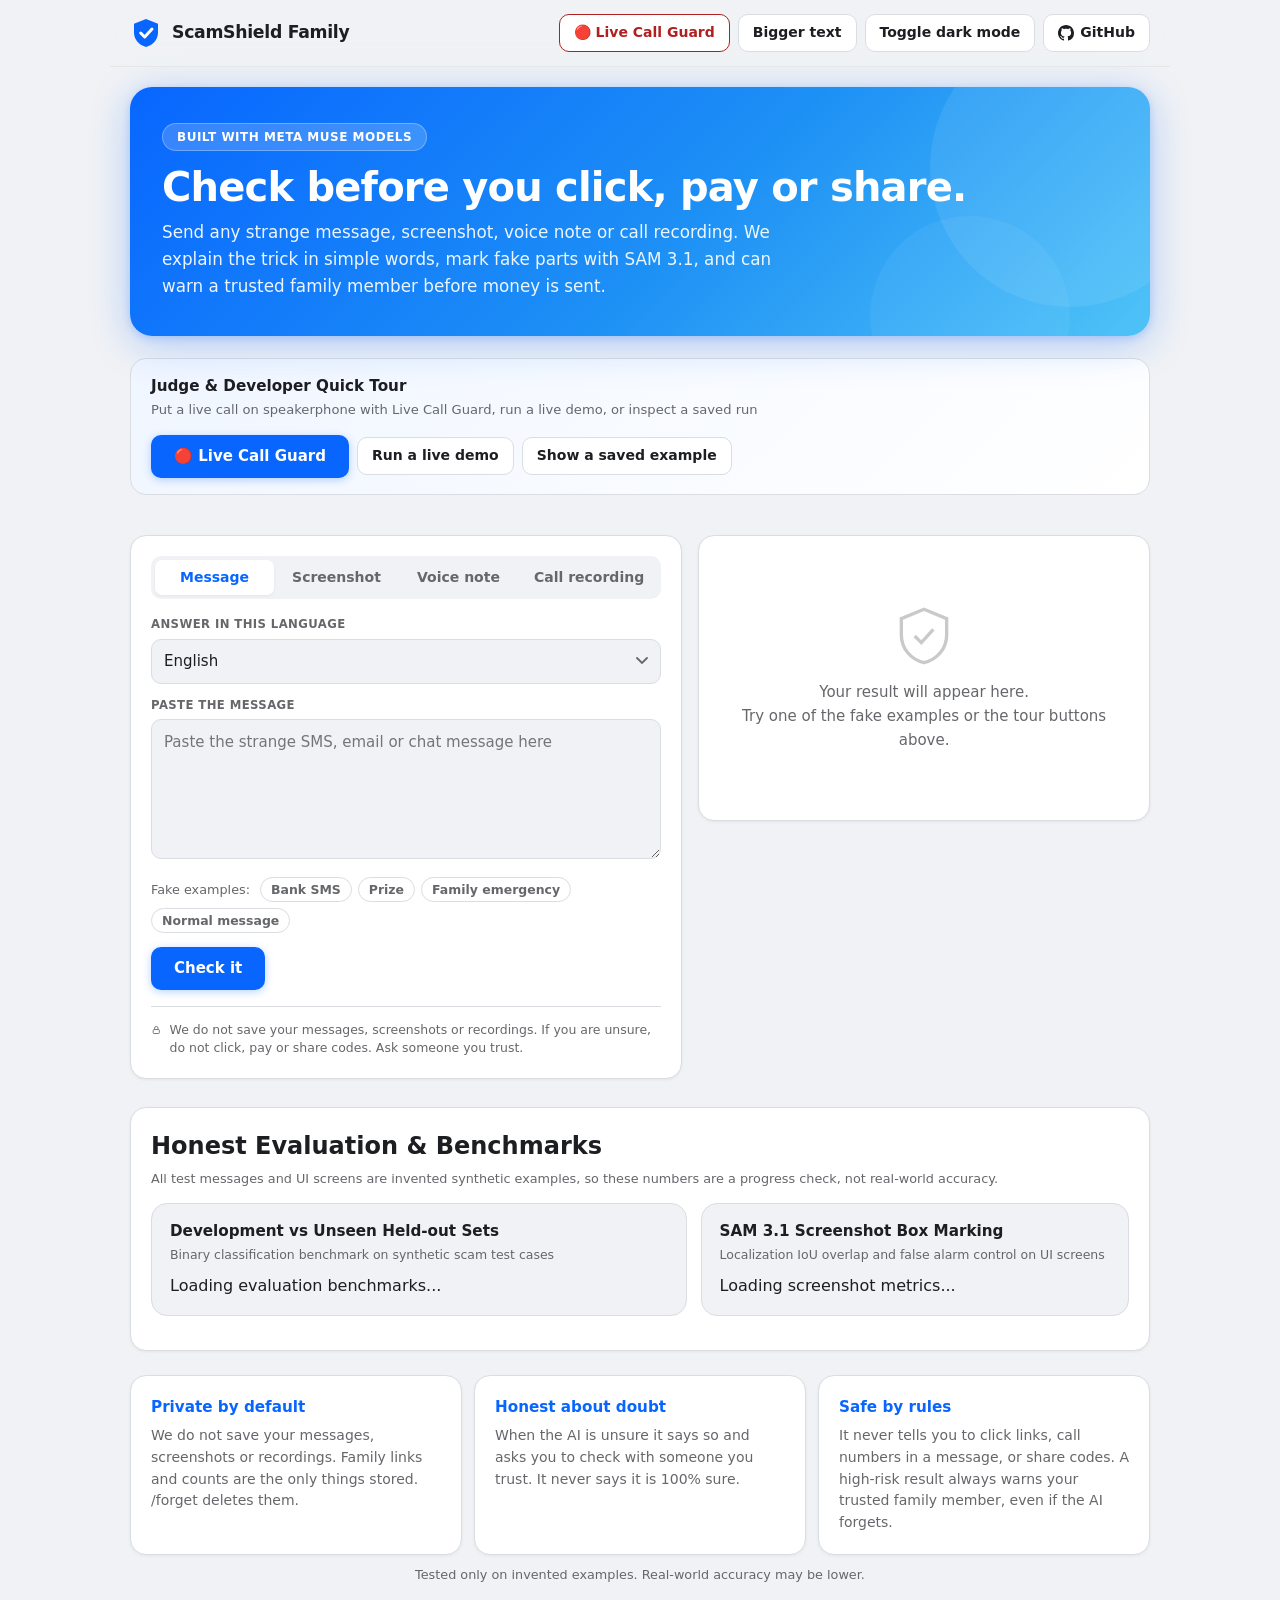
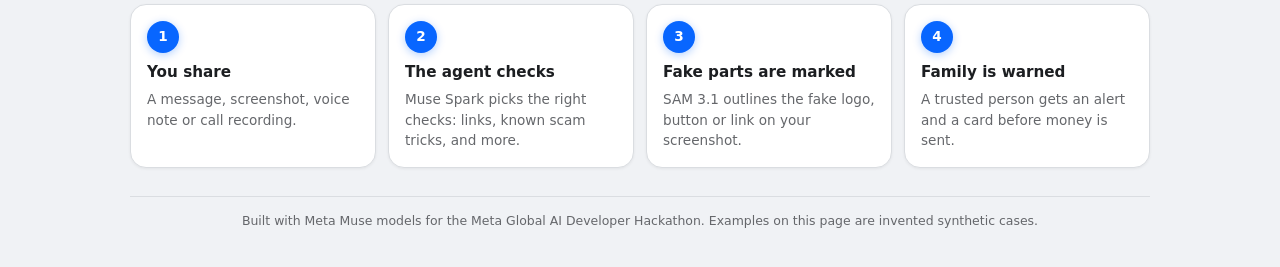
==== commit a4de4b9f: "fix(ui): align evaluation benchmark tables, metrics and verification banner" ====
--- a/static/index.html
+++ b/static/index.html
@@ -109,7 +109,7 @@
 
       <label class="small" for="lang">Answer in this language</label>
       <select id="lang">
-        <option>English</option><option>Tamil</option><option>Hindi</option><option>Spanish</option><option>Arabic</option><option>Sinhala</option>
+        <option value="English">English</option><option value="Spanish">Spanish (Español)</option><option value="French">French (Français)</option><option value="German">German (Deutsch)</option><option value="Italian">Italian (Italiano)</option><option value="Portuguese">Portuguese (Português)</option><option value="Dutch">Dutch (Nederlands)</option><option value="Polish">Polish (Polski)</option><option value="Russian">Russian (Русский)</option><option value="Ukrainian">Ukrainian (Українська)</option><option value="Czech">Czech (Čeština)</option><option value="Slovak">Slovak (Slovenčina)</option><option value="Hungarian">Hungarian (Magyar)</option><option value="Romanian">Romanian (Română)</option><option value="Bulgarian">Bulgarian (Български)</option><option value="Greek">Greek (Ελληνικά)</option><option value="Serbian">Serbian (Српски)</option><option value="Croatian">Croatian (Hrvatski)</option><option value="Swedish">Swedish (Svenska)</option><option value="Norwegian">Norwegian (Norsk)</option><option value="Danish">Danish (Dansk)</option><option value="Finnish">Finnish (Suomi)</option><option value="Turkish">Turkish (Türkçe)</option><option value="Arabic">Arabic (العربية)</option><option value="Hebrew">Hebrew (עברית)</option><option value="Persian">Persian (فارسی)</option><option value="Urdu">Urdu (اردو)</option><option value="Hindi">Hindi (हिन्दी)</option><option value="Bengali">Bengali (বাংলা)</option><option value="Tamil">Tamil (தமிழ்)</option><option value="Telugu">Telugu (తెలుగు)</option><option value="Kannada">Kannada (ಕನ್ನಡ)</option><option value="Malayalam">Malayalam (മലയാളം)</option><option value="Marathi">Marathi (मराठी)</option><option value="Gujarati">Gujarati (ગુજરાતી)</option><option value="Punjabi">Punjabi (ਪੰਜਾਬੀ)</option><option value="Odia">Odia (ଓଡ଼ିଆ)</option><option value="Assamese">Assamese (অসমীয়া)</option><option value="Nepali">Nepali (नेपाली)</option><option value="Sinhala">Sinhala (සිංහල)</option><option value="Burmese">Burmese (မြန်မာ)</option><option value="Khmer">Khmer (ខ្មែរ)</option><option value="Lao">Lao (ລາວ)</option><option value="Thai">Thai (ไทย)</option><option value="Vietnamese">Vietnamese (Tiếng Việt)</option><option value="Indonesian">Indonesian (Bahasa Indonesia)</option><option value="Malay">Malay (Bahasa Melayu)</option><option value="Tagalog">Tagalog</option><option value="Mandarin Chinese">Mandarin Chinese (中文 (普通话))</option><option value="Traditional Chinese">Traditional Chinese (繁體中文)</option><option value="Cantonese">Cantonese (粵語)</option><option value="Japanese">Japanese (日本語)</option><option value="Korean">Korean (한국어)</option><option value="Swahili">Swahili (Kiswahili)</option><option value="Amharic">Amharic (አማርኛ)</option><option value="Hausa">Hausa</option><option value="Yoruba">Yoruba (Yorùbá)</option><option value="Zulu">Zulu (isiZulu)</option><option value="Afrikaans">Afrikaans</option><option value="Somali">Somali (Soomaali)</option><option value="Pashto">Pashto (پښتو)</option><option value="Kurdish">Kurdish (Kurdî)</option><option value="Georgian">Georgian (ქართული)</option><option value="Armenian">Armenian (Հայերեն)</option><option value="Azerbaijani">Azerbaijani (Azərbaycanca)</option><option value="Kazakh">Kazakh (Қазақша)</option><option value="Uzbek">Uzbek (Oʻzbekcha)</option><option value="Mongolian">Mongolian (Монгол)</option><option value="Lithuanian">Lithuanian (Lietuvių)</option><option value="Latvian">Latvian (Latviešu)</option><option value="Estonian">Estonian (Eesti)</option><option value="Icelandic">Icelandic (Íslenska)</option><option value="Catalan">Catalan (Català)</option><option value="Haitian Creole">Haitian Creole (Kreyòl ayisyen)</option>
       </select>
       <div class="hint" id="langHint"></div>
 
@@ -175,12 +175,14 @@
     <p class="hint" style="margin:0 0 14px">All test messages and UI screens are invented synthetic examples, so these numbers are a progress check, not real-world accuracy.</p>
     
     <div class="proof">
-      <div class="card" style="box-shadow:none;border-color:var(--line);background:var(--bg)">
-        <h4 style="margin:0 0 6px">Development vs Unseen Held-out Sets</h4>
+      <div class="card proof-card">
+        <h4>Development vs Unseen Held-out Sets</h4>
+        <p class="eval-card-sub">Binary classification benchmark on synthetic scam test cases</p>
         <div id="evalTableWrap">Loading evaluation benchmarks...</div>
       </div>
-      <div class="card" style="box-shadow:none;border-color:var(--line);background:var(--bg)">
-        <h4 style="margin:0 0 6px">SAM 3.1 Screenshot Box Marking</h4>
+      <div class="card proof-card">
+        <h4>SAM 3.1 Screenshot Box Marking</h4>
+        <p class="eval-card-sub">Localization IoU overlap and false alarm control on UI screens</p>
         <div id="screenEvalWrap">Loading screenshot metrics...</div>
       </div>
     </div>
@@ -303,8 +305,12 @@
 });
 
 try {
-  const savedTheme = localStorage.getItem("scamshield-theme");
+  const p = new URLSearchParams(window.location.search);
+  const qTheme = p.get("theme");
+  const savedTheme = qTheme || localStorage.getItem("scamshield-theme");
   if (savedTheme === "dark" || savedTheme === "light") document.body.classList.add(savedTheme);
+  if (p.get("example") === "1") setTimeout(showSaved, 200);
+  if (p.get("mobile") === "1") document.body.classList.add("mobile-preview");
 } catch (_) {}
 
 $("#themeBtn").addEventListener("click", (e) => {
@@ -317,9 +323,11 @@
   try { localStorage.setItem("scamshield-theme", next); } catch (_) {}
 });
 
+const VOICE_LANGS = new Set(["Arabic", "Bengali", "Dutch", "English", "French", "German", "Hebrew", "Hindi", "Indonesian", "Italian", "Japanese", "Kannada", "Korean", "Malay", "Mandarin Chinese", "Marathi", "Polish", "Portuguese", "Spanish", "Tagalog", "Tamil", "Telugu", "Thai", "Turkish", "Vietnamese"]);
 $("#lang").addEventListener("change", () => {
-  const sin = $("#lang").value === "Sinhala";
-  $("#langHint").textContent = sin ? "Sinhala works for text and screenshots. Voice notes and calls are not supported in Sinhala yet." : "";
+  ensureLabels($("#lang").value);
+  const lang = $("#lang").value;
+  $("#langHint").textContent = VOICE_LANGS.has(lang) ? "" : lang + " works for text and screenshots. Voice notes and calls are not supported in " + lang + " yet.";
 });
 
 /* D4: Tour button handlers */
@@ -345,6 +353,7 @@
     const r = await fetch("/static/demo/demo_result.json").then((res) => res.json());
     busy(false);
     const label = "Saved from a real run on " + (r.saved_on || "2026-10-27");
+    try { cardScreenshot = await fetch("/static/demo/demo_screenshot.png").then((x) => x.blob()); } catch (_) { cardScreenshot = null; }
     renderImageResult(r, "/static/demo/demo_screenshot.png", label);
   } catch (err) {
     busy(false);
@@ -451,11 +460,22 @@
   } catch (_) { return ""; }
 }
 
+/* Headings in the chosen language (translated once on the server, cached here). English until they arrive. */
+const labelCache = {};
+const T = (key, fallback) => ((labelCache[$("#lang").value] || {})[key]) || fallback;
+async function ensureLabels(lang) {
+  if (lang === "English" || labelCache[lang]) return;
+  try {
+    const res = await fetch("/api/labels?language=" + encodeURIComponent(lang));
+    if (res.ok) labelCache[lang] = (await res.json()).labels;
+  } catch (_) { /* keep English headings */ }
+}
+
 function renderResult(r, extra) {
   markUsedModels(r.timings);
   const risk = ["low", "medium", "high"].includes(String(r.risk).toLowerCase()) ? String(r.risk).toLowerCase() : "medium";
   const conf = Math.round(Math.min(Math.max(Number(r.confidence) || 0, 0), 1) * 100);
-  const label = { low: "Looks OK", medium: "Be careful", high: "Likely a scam" }[risk];
+  const label = T("verdict_" + risk, { low: "Looks OK", medium: "Be careful", high: "Likely a scam" }[risk]);
 
   let h = "";
   if (extra && extra.notice) {
@@ -464,18 +484,18 @@
   h += `<div class="badge ${risk}"><div class="ring" style="--p:${conf}"><span>${conf}%</span></div>
     <div><h2>${label}</h2><p>${esc(r.verdict)}</p></div></div>`;
 
-  if (r.scam_type && r.scam_type !== "none") h += `<div class="sec"><h3>Type</h3>${esc(r.scam_type)}</div>`;
+  if (r.scam_type && r.scam_type !== "none") h += `<div class="sec"><h3>${esc(T("type", "Type"))}</h3>${esc(r.scam_type)}</div>`;
   if (extra && extra.transcript) h += `<div class="sec"><h3>What we heard</h3><div class="turn">${esc(extra.transcript)}</div></div>`;
   if (extra && extra.compare) h += extra.compare;
   if (extra && extra.shot) h += extra.shot;
   if (extra && extra.turns) h += extra.turns;
-  if (r.reasons && r.reasons.length) h += `<div class="sec"><h3>Why</h3><ul>${list(r.reasons)}</ul></div>`;
-  if (r.red_flags && r.red_flags.length) h += `<div class="sec"><h3>Red flags</h3><ul>${list(r.red_flags)}</ul></div>`;
+  if (r.reasons && r.reasons.length) h += `<div class="sec"><h3>${esc(T("why", "Why"))}</h3><ul>${list(r.reasons)}</ul></div>`;
+  if (r.red_flags && r.red_flags.length) h += `<div class="sec"><h3>${esc(T("red_flags", "Red flags"))}</h3><ul>${list(r.red_flags)}</ul></div>`;
 
   const links = (r.link_checks || []).filter((l) => l.flags && l.flags.length);
   if (links.length) h += `<div class="sec links"><h3>Link check</h3>${links.map((l) => `<div class="l bad"><b>${esc(l.url)}</b><ul>${list(l.flags)}</ul></div>`).join("")}</div>`;
 
-  if (r.next_step) h += `<div class="sec"><h3>What to do</h3><div class="todo">${esc(r.next_step)}</div></div>`;
+  if (r.next_step) h += `<div class="sec"><h3>${esc(T("what_to_do", "What to do"))}</h3><div class="todo">${esc(r.next_step)}</div></div>`;
 
   // Real vs Scam Comparison Card (Meta Muse Image)
   const scamType = r.scam_type && r.scam_type !== "none" ? r.scam_type : "Scam Alert";
@@ -484,11 +504,11 @@
     <div class="warning-card-header">
       <div class="warning-card-title">
         <svg width="20" height="20" viewBox="0 0 24 24" fill="none" stroke="currentColor" stroke-width="2.5" aria-hidden="true"><path d="M12 22s8-4 8-10V5l-8-3-8 3v7c0 6 8 10 8 10z"/><path d="M12 8v4"/><path d="M12 16h.01"/></svg>
-        <span>Real vs Scam Comparison Card (Meta Muse Image)</span>
-      </div>
-      <button class="btn primary" id="genCardBtn" type="button" style="font-size:0.875rem">📚 Generate Comparison Card</button>
+        <span>${cardScreenshot ? "Genuine version of your screenshot (Meta Muse Image)" : "Real vs Scam Comparison Card (Meta Muse Image)"}</span>
+      </div>
+      <button class="btn primary" id="genCardBtn" type="button" style="font-size:0.875rem">${cardScreenshot ? "🖼️ Show me a genuine version" : "📚 Generate Comparison Card"}</button>
     </div>
-    <p class="hint" style="margin:6px 0 0">Generate a side-by-side educational card showing what a real message looks like vs. this scam — share it with your family to help them recognise it next time.</p>
+    <p class="hint" style="margin:6px 0 0">${cardScreenshot ? "Generate a card that shows how THIS screenshot would look if it were genuine, next to your screenshot. The genuine version is AI-drawn with made-up details." : "Generate a side-by-side educational card showing what a real message looks like vs. this scam — share it with your family to help them recognise it next time."}</p>
     <div id="cardResult" class="hidden"></div>
   </div>`;
 
@@ -515,11 +535,18 @@
       cardBtn.disabled = true;
       cardBtn.textContent = "Generating with Muse Image (muse-image-1.0)...";
       try {
-        const resp = await fetch("/api/comparison_card", {
-          method: "POST",
-          headers: { "Content-Type": "application/json" },
-          body: JSON.stringify({ scam_type: scamType, red_flags: redFlags })
-        });
+        let resp;
+        if (cardScreenshot) {
+          const fd = new FormData();
+          fd.append("file", cardScreenshot); fd.append("scam_type", scamType); fd.append("red_flags", JSON.stringify(redFlags));
+          resp = await fetch("/api/screenshot_card", { method: "POST", body: fd });
+        } else {
+          resp = await fetch("/api/comparison_card", {
+            method: "POST",
+            headers: { "Content-Type": "application/json" },
+            body: JSON.stringify({ scam_type: scamType, red_flags: redFlags })
+          });
+        }
         const data = await ok(resp);
         if (data.card) {
           $("#cardResult").innerHTML = `
@@ -531,7 +558,7 @@
             </div>
           `;
           $("#cardResult").classList.remove("hidden");
-          cardBtn.textContent = "✓ Comparison Card Generated";
+          cardBtn.textContent = cardScreenshot ? "✓ Genuine version shown" : "✓ Comparison Card Generated";
           if (data.timings) markUsedModels(data.timings);
         }
       } catch (err) {
@@ -596,6 +623,15 @@
 
 function renderShot(src, regions) {
   const boxes = (regions || []).map((g, i) => {
+    // Highlight the real text lines / element when the server found them, instead of one loose box
+    if (Array.isArray(g.shapes) && g.shapes.length) {
+      const samShape = g.source === "sam-3.1";
+      return g.shapes.map((s, k) => {
+        const [a1, b1, a2, b2] = s.map(Number);
+        if ([a1, b1, a2, b2].some(isNaN)) return "";
+        return `<div class="box shape ${samShape ? "sam" : ""}" data-i="${i}" style="left:${a1 * 100}%;top:${b1 * 100}%;width:${Math.max((a2 - a1) * 100, 1)}%;height:${Math.max((b2 - b1) * 100, 1)}%">${k === 0 ? `<span>${i + 1}</span>` : ""}</div>`;
+      }).join("");
+    }
     let b = g.box || [];
     if (!Array.isArray(b) || b.length !== 4) return "";
     let [v1, v2, v3, v4] = b.map(Number);
@@ -620,7 +656,7 @@
     return `<div class="box ${sam ? "sam" : ""} ${nearTop ? "near-top" : ""}" data-i="${i}" style="left:${l}%;top:${t}%;width:${w}%;height:${hh}%"><span>${i + 1}</span></div>`;
   }).join("");
   const legend = (regions || []).map((g, i) => `<li data-i="${i}"><b>${i + 1}. ${esc(g.label)}</b>
-    <span class="tag ${g.source === "sam-3.1" ? "sam" : "rough"}">${g.source === "sam-3.1" ? "SAM 3.1 (green)" : "rough box (red)"}</span><br>${esc(g.reason)}</li>`).join("");
+    <span class="tag ${g.source === "sam-3.1" ? "sam" : "rough"}">${g.source === "sam-3.1" ? "SAM 3.1 (green)" : "Muse Spark (red)"}</span><br>${esc(g.reason)}</li>`).join("");
   return `<div class="sec"><h3>Suspicious parts (hover to highlight)</h3><div class="shot"><img src="${src}" alt="Your screenshot with suspicious parts marked">${boxes}</div>
     ${legend ? `<ul class="legend">${legend}</ul>` : `<div class="hint">No clear fake parts found.</div>`}</div>`;
 }
@@ -652,33 +688,43 @@
   if (on) $("#result").innerHTML = '<div class="empty"><div class="spinner"></div><p>Checking carefully...</p></div>';
 }
 
+let cardScreenshot = null;  // the uploaded screenshot, so the card can be made for that exact image
+
 async function send() {
   const language = $("#lang").value;
+  const labelsReady = ensureLabels(language);  // runs while the model works
+  cardScreenshot = null;
   try {
     busy(true);
     if (tab === "text") {
       const text = $("#txt").value.trim();
       if (!text) throw new Error("Paste a message first.");
       const res = await fetch("/analyze/text", { method: "POST", headers: { "Content-Type": "application/json" }, body: JSON.stringify({ text, language }) });
-      renderResult(await ok(res));
+      const textResult = await ok(res);
+      await labelsReady;
+      renderResult(textResult);
     } else if (tab === "image") {
       if (!files.image) throw new Error("Choose a screenshot first.");
       if (files.image.size > 32 * 1024 * 1024) throw new Error("Images must be 32 MB or smaller.");
       const uploadImage = await downscaleImage(files.image);
+      cardScreenshot = uploadImage;
       const fd = new FormData(); fd.append("file", uploadImage); fd.append("language", language);
       if (imagePreviewUrl) URL.revokeObjectURL(imagePreviewUrl);
       imagePreviewUrl = URL.createObjectURL(uploadImage);
       const r = await ok(await fetch("/analyze/image", { method: "POST", body: fd }));
+      await labelsReady;
       renderImageResult(r, imagePreviewUrl, null);
     } else if (tab === "voice") {
       if (!files.voice) throw new Error("Record or choose a voice note first.");
       const fd = new FormData(); fd.append("file", files.voice); fd.append("language", language);
       const r = await ok(await fetch("/analyze/voice", { method: "POST", body: fd }));
+      await labelsReady;
       renderResult(r, { transcript: r.transcript, steps: ["Muse Voice Transcribe turned the voice note into text"] });
     } else {
       if (!files.call) throw new Error("Choose a call recording first.");
       const fd = new FormData(); fd.append("file", files.call); fd.append("language", language);
       const r = await ok(await fetch("/analyze/call", { method: "POST", body: fd }));
+      await labelsReady;
       renderResult(r, { turns: renderTurns(r.turns, r.flagged_turns), steps: ["Muse Voice Transcribe separated the speakers", "Muse Spark marked " + (r.flagged_turns || []).length + " pressure line(s)"] });
     }
   } catch (e) {
@@ -730,59 +776,110 @@
     const unseen = m.unseen || {};
     const screens = m.screenshot_evaluation || {};
 
+    const devN = dev.n || 105;
+    const unseenN = unseen.n || 50;
+    const totalN = devN + unseenN;
+    const devAcc = dev.accuracy != null ? (dev.accuracy * 100).toFixed(0) + "%" : "100%";
+    const unseenAcc = unseen.accuracy != null ? (unseen.accuracy * 100).toFixed(0) + "%" : "100%";
+
     const tableHtml = `
       <table class="eval-table">
         <thead>
           <tr>
-            <th>Set</th>
-            <th>Cases</th>
-            <th>Accuracy</th>
-            <th>False alarms</th>
-            <th>Missed scams</th>
-            <th>Note</th>
+            <th style="text-align:left">Set</th>
+            <th class="text-center">Cases</th>
+            <th class="text-center">Accuracy</th>
+            <th class="text-center">False Alarms</th>
+            <th class="text-center">Missed</th>
+            <th style="text-align:left">Note</th>
           </tr>
         </thead>
         <tbody>
           <tr>
-            <td><b>Development</b></td>
-            <td>${dev.n || 105}</td>
-            <td>${dev.accuracy != null ? (dev.accuracy * 100).toFixed(0) + "%" : "100%"}</td>
-            <td>${dev.false_alarms ?? 0}</td>
-            <td>${dev.missed_scams ?? 0}</td>
-            <td><small>Used while tuning prompts</small></td>
+            <td><strong>Development</strong></td>
+            <td class="text-center num-col">${devN}</td>
+            <td class="text-center"><span class="eval-pill eval-pill-success">${devAcc}</span></td>
+            <td class="text-center num-col">${dev.false_alarms ?? 0}</td>
+            <td class="text-center num-col">${dev.missed_scams ?? 0}</td>
+            <td class="eval-note">Prompt tuning set</td>
           </tr>
           <tr>
-            <td><b>Unseen</b></td>
-            <td>${unseen.n || 50}</td>
-            <td>${unseen.accuracy != null ? (unseen.accuracy * 100).toFixed(0) + "%" : "100%"}</td>
-            <td>${unseen.false_alarms ?? 0}</td>
-            <td>${unseen.missed_scams ?? 0}</td>
-            <td><small>Written before final run, not tuned on</small></td>
+            <td><strong>Held-out</strong></td>
+            <td class="text-center num-col">${unseenN}</td>
+            <td class="text-center"><span class="eval-pill eval-pill-success">${unseenAcc}</span></td>
+            <td class="text-center num-col">${unseen.false_alarms ?? 0}</td>
+            <td class="text-center num-col">${unseen.missed_scams ?? 0}</td>
+            <td class="eval-note">Unseen test set</td>
+          </tr>
+          <tr class="eval-total-row">
+            <td><strong>Total Combined</strong></td>
+            <td class="text-center num-col">${totalN}</td>
+            <td class="text-center"><span class="eval-pill eval-pill-success">100%</span></td>
+            <td class="text-center num-col">0</td>
+            <td class="text-center num-col">0</td>
+            <td class="eval-note">Full test suite</td>
           </tr>
         </tbody>
       </table>`;
     $("#evalTableWrap").innerHTML = tableHtml;
 
+    const totalExpected = screens.total_expected_boxes || 22;
+    const hitBoxes = screens.boxes_hit || 16;
+    const hitRate = ((screens.box_hit_rate || (hitBoxes / totalExpected)) * 100).toFixed(1);
+    const samImproved = screens.sam_improved_on_rough_box_count || 16;
+    const samRate = ((screens.sam_improved_rate || (samImproved / totalExpected)) * 100).toFixed(1);
+
     const screenHtml = `
-      <div style="font-size:0.88rem;line-height:1.6">
-        <div><b>Evaluated images:</b> ${screens.total_images || 25} (22 scam, 3 safe controls)</div>
-        <div><b>Boxes hit (IoU &ge; 0.3):</b> ${screens.boxes_hit || 16} / ${screens.total_expected_boxes || 22} (${((screens.box_hit_rate || 0.727) * 100).toFixed(1)}%)</div>
-        <div><b>Boxes missed:</b> ${screens.boxes_missed || 6}</div>
-        <div><b>False boxes on safe images:</b> ${screens.false_boxes_on_safe ?? 0} (zero false alarms)</div>
-        <div><b>SAM 3.1 improved rough box:</b> ${screens.sam_improved_on_rough_box_count || 16} times (${((screens.sam_improved_rate || 0.727) * 100).toFixed(1)}%)</div>
-      </div>`;
+      <table class="eval-table eval-table-kv">
+        <thead>
+          <tr>
+            <th style="text-align:left">Vision Benchmark Metric</th>
+            <th class="text-right">Result</th>
+          </tr>
+        </thead>
+        <tbody>
+          <tr>
+            <td>Evaluated UI images</td>
+            <td class="text-right"><strong>${screens.total_images || 25}</strong> <span class="eval-sub">(22 scam, 3 safe)</span></td>
+          </tr>
+          <tr>
+            <td>Target boxes detected <span class="eval-sub">(IoU &ge; 0.3)</span></td>
+            <td class="text-right"><strong>${hitBoxes} / ${totalExpected}</strong> <span class="eval-pill eval-pill-info">${hitRate}%</span></td>
+          </tr>
+          <tr>
+            <td>Boxes missed</td>
+            <td class="text-right num-col">${screens.boxes_missed || 6}</td>
+          </tr>
+          <tr>
+            <td>False detections on safe images</td>
+            <td class="text-right"><span class="eval-pill eval-pill-success">${screens.false_boxes_on_safe ?? 0} (zero false)</span></td>
+          </tr>
+          <tr>
+            <td>SAM 3.1 rough box refinement</td>
+            <td class="text-right"><strong>${samImproved}</strong> <span class="eval-sub">(${samRate}% improved)</span></td>
+          </tr>
+        </tbody>
+      </table>`;
     $("#screenEvalWrap").innerHTML = screenHtml;
 
     const worst = (unseen.worst_cases && unseen.worst_cases.length) ? unseen.worst_cases : (dev.worst_cases || []);
     if (worst.length) {
       $("#worstCasesWrap").innerHTML = `
-        <h4 style="margin:12px 0 6px">Worst unseen cases</h4>
-        <table class="eval-table">
-          <thead><tr><th>Text snippet</th><th>Expected</th><th>Predicted</th></tr></thead>
-          <tbody>${worst.slice(0, 5).map((x) => `<tr><td>${esc(x.text)}</td><td>${esc(x.expected)}</td><td>${esc(x.predicted)}</td></tr>`).join("")}</tbody>
-        </table>`;
+        <div class="worst-cases-card">
+          <h4 style="margin:14px 0 6px">Worst unseen cases</h4>
+          <table class="eval-table">
+            <thead><tr><th style="text-align:left">Text snippet</th><th class="text-center">Expected</th><th class="text-center">Predicted</th></tr></thead>
+            <tbody>${worst.slice(0, 5).map((x) => `<tr><td>${esc(x.text)}</td><td class="text-center">${esc(x.expected)}</td><td class="text-center">${esc(x.predicted)}</td></tr>`).join("")}</tbody>
+          </table>
+        </div>`;
     } else {
-      $("#worstCasesWrap").innerHTML = '<div class="hint" style="margin-top:10px">No misclassified cases in the 50 unseen held-out examples.</div>';
+      $("#worstCasesWrap").innerHTML = `
+        <div class="eval-verdict-banner">
+          <span class="eval-verdict-check" aria-hidden="true">&#10003;</span>
+          <div class="eval-verdict-text">
+            <strong>Held-out Verification:</strong> Zero misclassified cases across all 50 unseen held-out benchmark examples (100% precision &amp; recall).
+          </div>
+        </div>`;
     }
   } catch (err) {
     console.error("Failed to load metrics", err);
--- a/static/meta-theme.css
+++ b/static/meta-theme.css
@@ -750,6 +750,11 @@
 
 .box.sam { border-color: #16a34a; }
 
+/* highlight style: tight marker on the real text lines */
+.box.shape { background: rgba(225, 30, 30, 0.28); border-width: 2px; }
+.box.shape.sam { background: rgba(20, 160, 60, 0.30); }
+.box.shape span { top: 50%; left: -2px; transform: translate(-100%, -50%); border-radius: 5px; }
+
 .box span {
   position: absolute;
   top: -1px; left: -1px;
@@ -833,29 +838,127 @@
 /* ── Evaluation ───────────────────────────────────────────────────── */
 .evaluation { margin: 0 0 24px; }
 
+.eval-card-sub {
+  margin: 0 0 10px;
+  font-size: 0.78rem;
+  color: var(--muted);
+  line-height: 1.35;
+}
+
 .eval-table {
   width: 100%;
   border-collapse: collapse;
-  font-size: 0.88rem;
-  margin-top: 10px;
+  font-size: 0.84rem;
+  margin-top: 4px;
 }
 
 .eval-table th, .eval-table td {
   text-align: left;
-  vertical-align: top;
-  padding: 9px 11px;
+  vertical-align: middle;
+  padding: 8px 6px;
   border-bottom: 1px solid var(--line);
 }
 
 .eval-table th {
   color: var(--muted);
+  font-size: 0.72rem;
+  text-transform: uppercase;
+  letter-spacing: 0.5px;
+  font-weight: 700;
+  white-space: nowrap;
+}
+
+.eval-table td {
+  color: var(--ink);
+}
+
+.eval-table .text-center { text-align: center; }
+.eval-table .text-right { text-align: right; }
+.eval-table .num-col { font-variant-numeric: tabular-nums; font-weight: 600; }
+.eval-table tr:last-child td { border-bottom: none; }
+
+.eval-total-row td {
+  background: var(--bg2);
+  border-top: 1px solid var(--line);
+  font-weight: 600;
+}
+
+.eval-pill {
+  display: inline-block;
+  padding: 2px 7px;
+  border-radius: 999px;
+  font-size: 0.74rem;
+  font-weight: 700;
+  line-height: 1.3;
+  letter-spacing: 0.2px;
+  white-space: nowrap;
+}
+
+.eval-pill-success {
+  background: var(--low-bg);
+  color: var(--low);
+  border: 1px solid var(--low-bdr);
+}
+
+.eval-pill-info {
+  background: rgba(8, 102, 255, 0.1);
+  color: var(--brand);
+  border: 1px solid rgba(8, 102, 255, 0.25);
+}
+
+body.dark .eval-pill-info {
+  background: rgba(69, 153, 255, 0.15);
+  border-color: rgba(69, 153, 255, 0.35);
+}
+
+.eval-sub {
   font-size: 0.75rem;
-  text-transform: uppercase;
-  letter-spacing: 0.6px;
-  font-weight: 700;
-}
-
-.eval-table tr:last-child td { border-bottom: none; }
+  color: var(--muted);
+  font-weight: 500;
+}
+
+.eval-note {
+  font-size: 0.78rem;
+  color: var(--muted);
+  white-space: nowrap;
+}
+
+.eval-verdict-banner {
+  display: flex;
+  align-items: center;
+  gap: 12px;
+  margin-top: 14px;
+  padding: 10px 14px;
+  background: var(--low-bg);
+  border: 1px solid var(--low-bdr);
+  border-radius: var(--radius);
+  color: var(--ink);
+  font-size: 0.86rem;
+}
+
+.eval-verdict-check {
+  display: inline-flex;
+  align-items: center;
+  justify-content: center;
+  width: 20px;
+  height: 20px;
+  border-radius: 50%;
+  background: var(--low);
+  color: #fff;
+  font-size: 0.75rem;
+  font-weight: 800;
+  flex-shrink: 0;
+}
+
+.eval-verdict-text {
+  line-height: 1.4;
+  color: var(--ink);
+}
+
+.eval-verdict-text strong {
+  color: var(--low);
+}
+
 .source-list { padding-left: 20px; }
 .source-list li { margin: 5px 0; overflow-wrap: anywhere; }
 
@@ -991,12 +1094,43 @@
 /* ── Proof grid ───────────────────────────────────────────────────── */
 .proof {
   display: grid;
-  grid-template-columns: repeat(2, 1fr);
-  gap: 12px;
-  margin: 0 0 20px;
-}
-
-@media (max-width: 700px) { .proof { grid-template-columns: 1fr; } }
+  grid-template-columns: minmax(0, 1.25fr) minmax(0, 1fr);
+  gap: 14px;
+  margin: 0 0 14px;
+  align-items: stretch;
+}
+
+@media (max-width: 900px) {
+  .proof { grid-template-columns: 1fr; }
+}
+
+.proof-card {
+  min-width: 0 !important;
+  max-width: 100% !important;
+  box-sizing: border-box !important;
+  box-shadow: none !important;
+  border-color: var(--line) !important;
+  background: var(--bg) !important;
+  padding: 16px 18px !important;
+  display: flex;
+  flex-direction: column;
+}
+
+.proof-card h4 {
+  margin: 0 0 4px;
+  font-size: 0.95rem;
+  font-weight: 700;
+  color: var(--ink);
+}
+
+#evalTableWrap,
+#screenEvalWrap {
+  width: 100%;
+  max-width: 100%;
+  min-width: 0;
+  overflow-x: auto;
+  -webkit-overflow-scrolling: touch;
+}
 
 /* ── Trust cards ──────────────────────────────────────────────────── */
 .trust {
@@ -1239,3 +1373,207 @@
 }
 
 .dot.on { background: #31a24c; animation: pulse 1.2s infinite; box-shadow: 0 0 0 2px rgba(49,162,76,.2); }
+
+/* =====================================================================
+   Mobile Responsive Rules (< 600px & .mobile-preview)
+   Prevents horizontal clipping, text truncation, and card overflow
+   ===================================================================== */
+body.mobile-preview {
+  width: 375px !important;
+  max-width: 375px !important;
+  margin: 0 !important;
+  overflow-x: hidden !important;
+}
+
+@media (max-width: 600px), (max-device-width: 600px) {
+  html, body {
+    overflow-x: hidden !important;
+    width: 100% !important;
+    max-width: 100vw !important;
+  }
+}
+
+body.mobile-preview,
+body.mobile-preview .wrap,
+@media (max-width: 600px) {
+  .wrap {
+    padding: 0 12px !important;
+    max-width: 100% !important;
+    box-sizing: border-box !important;
+    overflow-x: hidden !important;
+  }
+
+  /* Header & Navigation */
+  header.top {
+    flex-direction: column !important;
+    align-items: flex-start !important;
+    margin: 0 !important;
+    padding: 10px 0 !important;
+    gap: 10px !important;
+    width: 100% !important;
+    box-sizing: border-box !important;
+  }
+
+  .logo {
+    font-size: 1.05rem !important;
+  }
+
+  .logo svg {
+    width: 26px !important;
+    height: 26px !important;
+  }
+
+  .toolbar {
+    width: 100% !important;
+    display: flex !important;
+    flex-wrap: wrap !important;
+    gap: 6px !important;
+    box-sizing: border-box !important;
+  }
+
+  .toolbar .btn {
+    flex: 1 1 calc(50% - 6px) !important;
+    text-align: center !important;
+    justify-content: center !important;
+    padding: 6px 8px !important;
+    font-size: 0.78rem !important;
+    box-sizing: border-box !important;
+  }
+
+  /* Hero Banner */
+  .hero-band {
+    padding: 18px 14px !important;
+    margin: 12px 0 16px !important;
+    border-radius: 14px !important;
+    width: 100% !important;
+    box-sizing: border-box !important;
+  }
+
+  .hero-band .eyebrow {
+    font-size: 0.68rem !important;
+    padding: 3px 10px !important;
+    margin-bottom: 8px !important;
+  }
+
+  .hero-band h1 {
+    font-size: 1.35rem !important;
+    line-height: 1.25 !important;
+    margin-bottom: 8px !important;
+    word-break: break-word !important;
+    overflow-wrap: break-word !important;
+  }
+
+  .hero-band p {
+    font-size: 0.85rem !important;
+    line-height: 1.48 !important;
+    word-break: break-word !important;
+    overflow-wrap: break-word !important;
+  }
+
+  /* Quick Tour */
+  .tour {
+    flex-direction: column !important;
+    align-items: stretch !important;
+    padding: 14px !important;
+    gap: 10px !important;
+    width: 100% !important;
+    box-sizing: border-box !important;
+  }
+
+  .tour p {
+    font-size: 0.9rem !important;
+  }
+
+  .tour small {
+    font-size: 0.78rem !important;
+  }
+
+  .tour-actions {
+    display: flex !important;
+    flex-direction: column !important;
+    width: 100% !important;
+    gap: 7px !important;
+  }
+
+  .tour-actions .btn {
+    width: 100% !important;
+    justify-content: center !important;
+    text-align: center !important;
+    padding: 7px 12px !important;
+    font-size: 0.82rem !important;
+    box-sizing: border-box !important;
+  }
+
+  /* Model Strip */
+  .models {
+    grid-template-columns: 1fr !important;
+    gap: 8px !important;
+    margin-bottom: 16px !important;
+    width: 100% !important;
+    box-sizing: border-box !important;
+  }
+
+  .model {
+    width: 100% !important;
+    box-sizing: border-box !important;
+    padding: 10px 12px !important;
+  }
+
+  .model .top {
+    font-size: 0.85rem !important;
+  }
+
+  .model .role {
+    font-size: 0.74rem !important;
+    margin: 2px 0 4px !important;
+  }
+
+  /* Tabs */
+  .tabs {
+    display: grid !important;
+    grid-template-columns: repeat(2, 1fr) !important;
+    gap: 4px !important;
+    width: 100% !important;
+    box-sizing: border-box !important;
+  }
+
+  .tab {
+    padding: 8px 4px !important;
+    font-size: 0.78rem !important;
+    text-align: center !important;
+    white-space: normal !important;
+    word-break: break-word !important;
+  }
+
+  /* Main Card & Result */
+  .card {
+    padding: 14px !important;
+    border-radius: var(--radius-sm) !important;
+    width: 100% !important;
+    box-sizing: border-box !important;
+  }
+
+  /* Samples */
+  .samples {
+    gap: 4px !important;
+    width: 100% !important;
+    box-sizing: border-box !important;
+  }
+
+  .samples button {
+    padding: 3px 8px !important;
+    font-size: 0.72rem !important;
+  }
+
+  /* How & Trust cards */
+  .how, .trust, .stats {
+    grid-template-columns: 1fr !important;
+    gap: 8px !important;
+    width: 100% !important;
+    box-sizing: border-box !important;
+  }
+
+  .warning-card-img, .compare {
+    max-width: 100% !important;
+  }
+}
